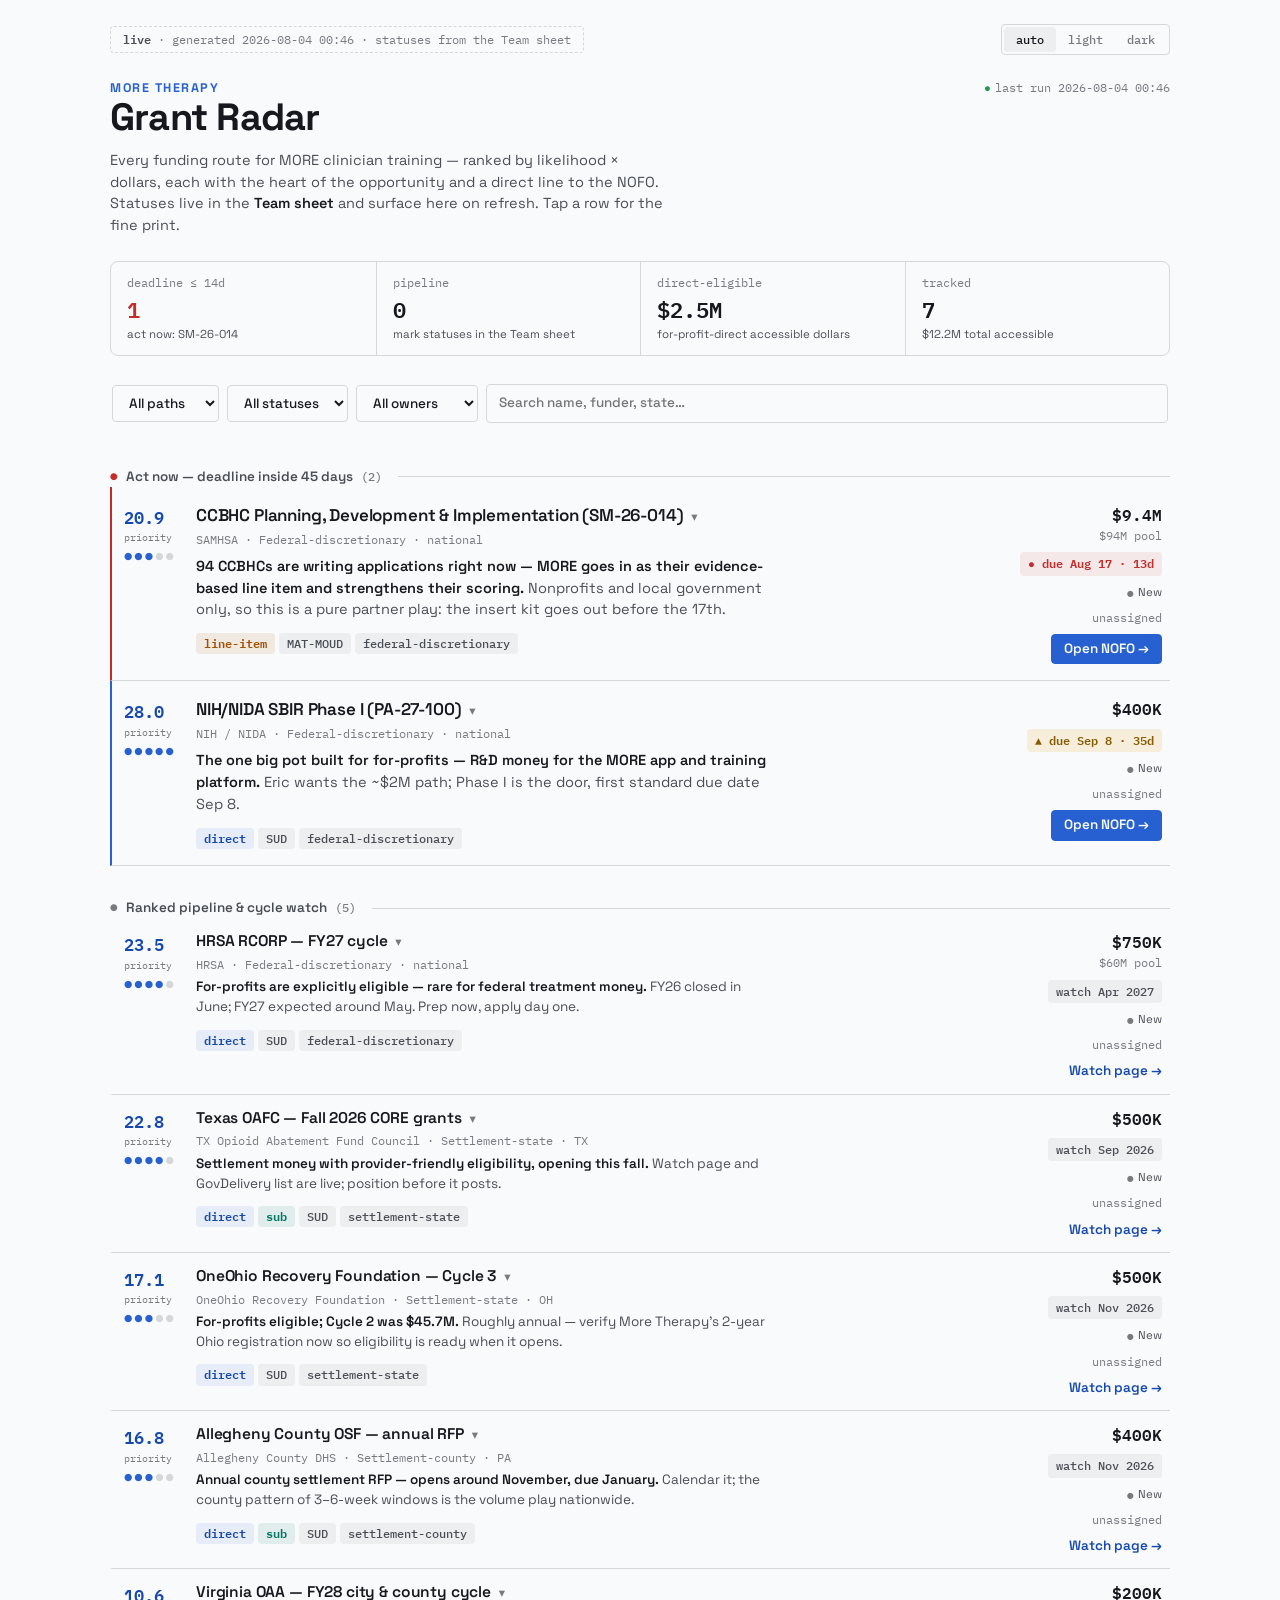
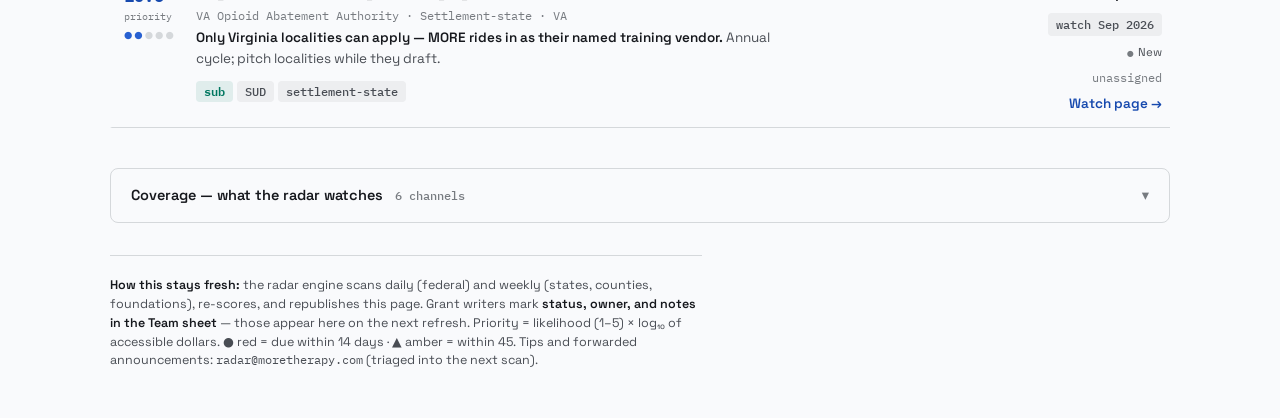
==== site/index.html @ 2a7eab3f "Scaffold: generator engine, seed data, sweep scripts, Sheet builder, Cobalt site" ====
<!DOCTYPE html>
<html lang="en">
<head>
<meta charset="UTF-8">
<meta name="viewport" content="width=device-width, initial-scale=1.0">
<meta name="description" content="MORE Grant Radar — every funding route for MORE clinician training, ranked by likelihood × dollars, with direct links to each NOFO.">
<meta name="robots" content="noindex, nofollow">
<title>MORE Grant Radar</title>
<link rel="icon" href="data:image/svg+xml,%3Csvg xmlns='http://www.w3.org/2000/svg' viewBox='0 0 32 32'%3E%3Ccircle cx='16' cy='16' r='13' fill='none' stroke='%233355cc' stroke-width='2.5'/%3E%3Ccircle cx='16' cy='16' r='6.5' fill='none' stroke='%233355cc' stroke-width='2' opacity='.45'/%3E%3Ccircle cx='21.5' cy='11' r='3.2' fill='%23c03b34'/%3E%3C/svg%3E">
<link rel="preconnect" href="https://fonts.googleapis.com">
<link rel="preconnect" href="https://fonts.gstatic.com" crossorigin>
<link href="https://fonts.googleapis.com/css2?family=Space+Grotesk:wght@400;500;600;700&family=IBM+Plex+Mono:wght@400;500;600&display=swap" rel="stylesheet">
<style>
/* Hallmark · macrostructure: Workbench ledger · tone: utilitarian · theme: Cobalt · anchor hue: cobalt 262 */
  :root {
    color-scheme: light;
    --color-paper: oklch(98.5% 0.003 250);
    --color-paper-2: oklch(96.5% 0.004 250);
    --color-paper-3: oklch(93.5% 0.006 250);
    --color-ink: oklch(21% 0.01 260);
    --color-ink-2: oklch(42% 0.012 260);
    --color-ink-3: oklch(58% 0.01 260);
    --color-rule: oklch(88% 0.005 250);
    --color-border: oklch(21% 0.01 260 / 0.12);
    --color-accent: oklch(52% 0.185 262);
    --color-accent-ink: oklch(44% 0.17 262);
    --color-accent-wash: oklch(52% 0.185 262 / 0.09);
    --color-accent-border: oklch(52% 0.185 262 / 0.35);
    --color-critical: oklch(54% 0.19 27);
    --color-critical-wash: oklch(54% 0.19 27 / 0.09);
    --color-warning-ink: oklch(50% 0.11 80);
    --color-warning-wash: oklch(80% 0.14 85 / 0.18);
    --color-good: oklch(60% 0.15 150);
    --color-line-item: oklch(52% 0.13 55);
    --color-line-item-wash: oklch(52% 0.13 55 / 0.10);
    --color-sub: oklch(50% 0.11 175);
    --color-sub-wash: oklch(50% 0.11 175 / 0.10);
    --color-muted-wash: oklch(21% 0.01 260 / 0.05);
    --color-focus: oklch(52% 0.185 262);
    --color-bar: oklch(98.5% 0.003 250 / 0.78);
    --color-edge-shadow: oklch(30% 0.01 260 / 0.10);
    --font-display: "Space Grotesk", system-ui, sans-serif;
    --font-mono: "IBM Plex Mono", ui-monospace, "SF Mono", monospace;
    --text-display: clamp(1.75rem, 3.6vw, 2.375rem);
    --text-xl: 1.0625rem; --text-lg: 0.96875rem; --text-md: 0.90625rem;
    --text-sm: 0.84375rem; --text-xs: 0.78125rem; --text-2xs: 0.71875rem;
    --space-1: 0.25rem; --space-2: 0.5rem; --space-3: 0.75rem; --space-4: 1rem;
    --space-5: 1.25rem; --space-6: 1.5rem; --space-8: 2rem; --space-10: 2.5rem; --space-12: 3rem;
    --ease-out: cubic-bezier(0.2, 0.8, 0.2, 1);
    --ease-in-out: cubic-bezier(0.45, 0, 0.15, 1);
    --dur-1: 120ms; --dur-2: 200ms; --dur-3: 320ms;
    --radius-1: 4px; --radius-2: 8px;
    --rule-1: 1px; --rule-2: 2px;
  }
  @media (prefers-color-scheme: dark) {
    :root:not([data-theme="light"]) {
      color-scheme: dark;
      --color-paper: oklch(18% 0.008 255);
      --color-paper-2: oklch(21.5% 0.009 255);
      --color-paper-3: oklch(26% 0.01 255);
      --color-ink: oklch(94% 0.005 250);
      --color-ink-2: oklch(76% 0.008 250);
      --color-ink-3: oklch(60% 0.008 250);
      --color-rule: oklch(30% 0.008 255);
      --color-border: oklch(94% 0.005 250 / 0.12);
      --color-accent: oklch(66% 0.16 262);
      --color-accent-ink: oklch(74% 0.13 262);
      --color-accent-wash: oklch(66% 0.16 262 / 0.14);
      --color-accent-border: oklch(66% 0.16 262 / 0.4);
      --color-critical: oklch(66% 0.17 27);
      --color-critical-wash: oklch(66% 0.17 27 / 0.14);
      --color-warning-ink: oklch(80% 0.13 85);
      --color-warning-wash: oklch(80% 0.14 85 / 0.12);
      --color-good: oklch(70% 0.15 150);
      --color-line-item: oklch(72% 0.12 55);
      --color-line-item-wash: oklch(72% 0.12 55 / 0.13);
      --color-sub: oklch(72% 0.11 175);
      --color-sub-wash: oklch(72% 0.11 175 / 0.13);
      --color-muted-wash: oklch(94% 0.005 250 / 0.06);
      --color-focus: oklch(70% 0.15 262);
      --color-bar: oklch(18% 0.008 255 / 0.72);
      --color-edge-shadow: oklch(5% 0 0 / 0.5);
    }
  }
  :root[data-theme="dark"] {
    color-scheme: dark;
    --color-paper: oklch(18% 0.008 255);
    --color-paper-2: oklch(21.5% 0.009 255);
    --color-paper-3: oklch(26% 0.01 255);
    --color-ink: oklch(94% 0.005 250);
    --color-ink-2: oklch(76% 0.008 250);
    --color-ink-3: oklch(60% 0.008 250);
    --color-rule: oklch(30% 0.008 255);
    --color-border: oklch(94% 0.005 250 / 0.12);
    --color-accent: oklch(66% 0.16 262);
    --color-accent-ink: oklch(74% 0.13 262);
    --color-accent-wash: oklch(66% 0.16 262 / 0.14);
    --color-accent-border: oklch(66% 0.16 262 / 0.4);
    --color-critical: oklch(66% 0.17 27);
    --color-critical-wash: oklch(66% 0.17 27 / 0.14);
    --color-warning-ink: oklch(80% 0.13 85);
    --color-warning-wash: oklch(80% 0.14 85 / 0.12);
    --color-good: oklch(70% 0.15 150);
    --color-line-item: oklch(72% 0.12 55);
    --color-line-item-wash: oklch(72% 0.12 55 / 0.13);
    --color-sub: oklch(72% 0.11 175);
    --color-sub-wash: oklch(72% 0.11 175 / 0.13);
    --color-muted-wash: oklch(94% 0.005 250 / 0.06);
    --color-focus: oklch(70% 0.15 262);
    --color-bar: oklch(18% 0.008 255 / 0.72);
    --color-edge-shadow: oklch(5% 0 0 / 0.5);
  }

  * { box-sizing: border-box; margin: 0; }
  html { scroll-behavior: smooth; font-size: 100%; overflow-x: clip; }
  body {
    font-family: var(--font-display);
    background: var(--color-paper); color: var(--color-ink);
    line-height: 1.5; font-size: var(--text-md);
    padding: var(--space-6) var(--space-5) var(--space-12);
    overflow-x: clip;
    transition: background var(--dur-3) var(--ease-in-out), color var(--dur-3) var(--ease-in-out);
  }
  .wrap { max-width: 1060px; margin: 0 auto; position: relative; }
  .mono { font-family: var(--font-mono); }

  .skip {
    position: absolute; left: -9999px; top: 0; z-index: 60;
    background: var(--color-paper); color: var(--color-accent-ink);
    padding: var(--space-2) var(--space-4);
    border-radius: var(--radius-1); border: var(--rule-1) solid var(--color-border);
    font-weight: 600; text-decoration: none;
  }
  .skip:focus-visible { left: 0; }

  .topline { display: flex; align-items: center; gap: var(--space-3); flex-wrap: wrap; margin-bottom: var(--space-6); }
  .buildbar {
    font-family: var(--font-mono); font-size: var(--text-2xs); color: var(--color-ink-3);
    border: var(--rule-1) dashed var(--color-rule); border-radius: var(--radius-1);
    padding: var(--space-1) var(--space-3);
    overflow-wrap: anywhere;
  }
  .buildbar b { color: var(--color-ink-2); font-weight: 600; }
  .theme { margin-left: auto; display: inline-flex; border: var(--rule-1) solid var(--color-rule); border-radius: var(--radius-1); padding: 2px; background: var(--color-paper); }
  .theme button {
    font: inherit; font-family: var(--font-mono); font-size: var(--text-2xs); font-weight: 500;
    color: var(--color-ink-3); background: none; border: none; border-radius: var(--radius-1);
    padding: var(--space-1) var(--space-3); cursor: pointer; white-space: nowrap;
    transition: color var(--dur-2) var(--ease-out), background var(--dur-2) var(--ease-out);
  }
  .theme button:active { transform: translateY(1px); }
  .theme button[aria-pressed="true"] { background: var(--color-muted-wash); color: var(--color-ink); }

  header.top { display: flex; align-items: baseline; gap: var(--space-4); flex-wrap: wrap; margin-bottom: var(--space-2); }
  .wordmark { font-size: var(--text-xs); letter-spacing: 0.12em; font-weight: 700; color: var(--color-accent); }
  h1 {
    font-size: var(--text-display); font-weight: 700; letter-spacing: -0.02em; line-height: 1.05;
    text-wrap: balance; overflow-wrap: anywhere; min-width: 0;
  }
  .stamp { font-family: var(--font-mono); font-size: var(--text-2xs); color: var(--color-ink-3); margin-left: auto; }
  .stamp .dot-live { color: var(--color-good); margin-right: var(--space-1); }
  .sub { color: var(--color-ink-2); font-size: var(--text-md); max-width: 62ch; text-wrap: pretty; margin: var(--space-3) 0 var(--space-6); }
  .sub b { font-weight: 600; color: var(--color-ink); }

  .strip {
    display: grid; grid-template-columns: repeat(4, minmax(0, 1fr));
    border: var(--rule-1) solid var(--color-rule); border-radius: var(--radius-2);
    margin-bottom: var(--space-4); background: var(--color-paper);
  }
  .strip .cell { padding: var(--space-3) var(--space-4); border-left: var(--rule-1) solid var(--color-rule); min-width: 0; }
  .strip .cell:first-child { border-left: none; }
  .strip .k { font-family: var(--font-mono); font-size: var(--text-2xs); color: var(--color-ink-3); }
  .strip .v { font-family: var(--font-mono); font-size: 1.375rem; font-weight: 600; margin-top: 2px; font-variant-numeric: tabular-nums; }
  .strip .cell.alert .v { color: var(--color-critical); }
  .strip .d { font-size: var(--text-2xs); color: var(--color-ink-2); text-wrap: pretty; }

  .filters {
    position: sticky; top: 0; z-index: 30;
    display: flex; flex-wrap: wrap; gap: var(--space-2); align-items: center;
    padding: var(--space-3) 2px; margin-bottom: var(--space-2);
    background: var(--color-bar);
    backdrop-filter: blur(14px) saturate(160%); -webkit-backdrop-filter: blur(14px) saturate(160%);
  }
  .filters::after {
    content: ""; position: absolute; left: 0; right: 0; bottom: -14px; height: 14px;
    background: linear-gradient(var(--color-edge-shadow), transparent);
    opacity: 0; transition: opacity var(--dur-2) var(--ease-out); pointer-events: none;
  }
  .filters.scrolled::after { opacity: 1; }
  .filters select, .filters input {
    font: inherit; font-size: var(--text-sm); font-weight: 500; color: var(--color-ink);
    background: var(--color-paper); border: var(--rule-1) solid var(--color-rule);
    border-radius: var(--radius-1); padding: var(--space-2) var(--space-3);
    transition: border-color var(--dur-2) var(--ease-out);
  }
  .filters input { flex: 1; min-width: 140px; }
  .filters :is(select, input):hover { border-color: var(--color-ink-3); }
  .filters select:active { transform: translateY(1px); }
  .filters :is(select, input):focus-visible { outline: var(--rule-2) solid var(--color-focus); outline-offset: 1px; border-color: transparent; }

  h2.band {
    display: flex; align-items: center; gap: var(--space-2);
    font-size: var(--text-sm); font-weight: 600; color: var(--color-ink-2);
    margin: var(--space-8) 0 0; white-space: nowrap;
  }
  h2.band::after { content: ""; flex: 1; height: var(--rule-1); background: var(--color-rule); margin-left: var(--space-2); }
  h2.band .mark { font-size: 9px; }
  h2.band .mark.red { color: var(--color-critical); }
  h2.band .mark.mut { color: var(--color-ink-3); }
  h2.band .count { font-family: var(--font-mono); font-size: var(--text-2xs); color: var(--color-ink-3); font-weight: 500; }

  article.row {
    display: grid; grid-template-columns: 56px minmax(0, 1fr) auto;
    gap: 0 var(--space-4); align-items: start;
    padding: var(--space-4) var(--space-2) var(--space-4) var(--space-3);
    border-bottom: var(--rule-1) solid var(--color-rule);
    border-left: var(--rule-2) solid transparent;
    cursor: pointer; position: relative;
    transition: background var(--dur-2) var(--ease-out), border-color var(--dur-2) var(--ease-out);
  }
  article.row:hover { background: var(--color-paper-2); }
  .act article.row { border-left-color: var(--color-accent); }
  .act article.row.hot { border-left-color: var(--color-critical); }
  .watch article.row:hover { border-left-color: var(--color-rule); }

  .score { text-align: left; padding-top: 2px; min-width: 0; }
  .score .n { font-family: var(--font-mono); font-size: var(--text-xl); font-weight: 600; color: var(--color-accent-ink); font-variant-numeric: tabular-nums; }
  .score .l { font-family: var(--font-mono); font-size: 0.625rem; color: var(--color-ink-3); }
  .dots { margin-top: var(--space-1); font-size: 0.6rem; letter-spacing: 2px; color: var(--color-accent); }
  .dots span.off { color: var(--color-rule); }

  .main { min-width: 0; }
  .name { font-size: var(--text-xl); font-weight: 600; letter-spacing: -0.01em; text-wrap: balance; overflow-wrap: anywhere; min-width: 0; }
  .funder { font-family: var(--font-mono); font-size: var(--text-2xs); color: var(--color-ink-3); margin-top: 2px; }
  .heart { font-size: var(--text-md); color: var(--color-ink-2); margin-top: var(--space-2); max-width: 64ch; text-wrap: pretty; }
  .heart b { font-weight: 600; color: var(--color-ink); }
  .tags { display: flex; flex-wrap: wrap; gap: var(--space-1); margin-top: var(--space-3); }
  .tag {
    font-family: var(--font-mono); font-size: var(--text-2xs); font-weight: 500;
    padding: 2px var(--space-2); border-radius: var(--radius-1);
    background: var(--color-muted-wash); color: var(--color-ink-2);
  }
  .tag.path-direct { background: var(--color-accent-wash); color: var(--color-accent-ink); font-weight: 600; }
  .tag.path-line { background: var(--color-line-item-wash); color: var(--color-line-item); font-weight: 600; }
  .tag.path-sub { background: var(--color-sub-wash); color: var(--color-sub); font-weight: 600; }

  .right { text-align: right; min-width: 150px; display: flex; flex-direction: column; align-items: flex-end; gap: var(--space-2); }
  .money { font-family: var(--font-mono); font-size: var(--text-lg); font-weight: 600; font-variant-numeric: tabular-nums; }
  .money small { display: block; font-family: var(--font-mono); font-size: var(--text-2xs); color: var(--color-ink-3); font-weight: 400; margin-top: 1px; }
  .due { font-family: var(--font-mono); font-size: var(--text-2xs); padding: 3px var(--space-2); border-radius: var(--radius-1); font-weight: 600; white-space: nowrap; }
  .due.critical { background: var(--color-critical-wash); color: var(--color-critical); }
  .due.warning { background: var(--color-warning-wash); color: var(--color-warning-ink); }
  .due.quiet { background: var(--color-muted-wash); color: var(--color-ink-2); font-weight: 500; }
  .status { font-size: var(--text-2xs); color: var(--color-ink-2); }
  .status::before { content: "●"; margin-right: var(--space-1); font-size: 8px; color: var(--color-ink-3); }
  .status.live::before { color: var(--color-good); }
  .status.pursuing::before { color: var(--color-accent); }
  .owner { font-family: var(--font-mono); font-size: var(--text-2xs); color: var(--color-ink-3); }
  .owner::before { content: "owner · "; }
  .owner.none::before { content: ""; }
  .nofo {
    display: inline-block; font-size: var(--text-sm); font-weight: 600; text-decoration: none;
    color: var(--color-paper); background: var(--color-accent);
    border: var(--rule-1) solid var(--color-accent);
    border-radius: var(--radius-1); padding: var(--space-1) var(--space-3);
    white-space: nowrap;
    transition: background var(--dur-2) var(--ease-out);
  }
  .nofo:hover { background: var(--color-accent-ink); border-color: var(--color-accent-ink); }
  .nofo:active { transform: translateY(1px); }
  .nofo:focus-visible, .skip:focus-visible, .empty button:focus-visible, .chev:focus-visible,
  .theme button:focus-visible, .cal:focus-visible, .coverage summary:focus-visible {
    outline: var(--rule-2) solid var(--color-focus); outline-offset: 2px;
  }
  a.watchlink { font-size: var(--text-sm); font-weight: 600; color: var(--color-accent-ink); text-decoration: none; white-space: nowrap; }
  a.watchlink:hover { text-decoration: underline; }

  .chev {
    font: inherit; background: none; border: none; cursor: pointer; padding: 2px var(--space-1);
    color: var(--color-ink-3); font-size: var(--text-xs); border-radius: var(--radius-1);
    transition: transform var(--dur-3) var(--ease-out), color var(--dur-2) var(--ease-out);
  }
  .chev:hover { color: var(--color-ink); }
  article.row.open .chev { transform: rotate(180deg); }
  .details { grid-column: 1 / -1; display: grid; grid-template-rows: 0fr; transition: grid-template-rows var(--dur-3) var(--ease-out); }
  article.row.open .details { grid-template-rows: 1fr; }
  .details-inner { overflow: hidden; min-height: 0; }
  .details-body {
    margin-top: var(--space-4); padding: var(--space-3) 0 var(--space-1);
    border-top: var(--rule-1) solid var(--color-rule);
    display: grid; grid-template-columns: repeat(auto-fit, minmax(min(220px, 100%), 1fr));
    gap: var(--space-3) var(--space-6);
    font-size: var(--text-sm); color: var(--color-ink-2);
  }
  .details-body h4 { font-family: var(--font-mono); font-size: 0.65rem; font-weight: 600; color: var(--color-ink-3); letter-spacing: 0.05em; text-transform: uppercase; margin-bottom: 3px; }
  .details-body p { text-wrap: pretty; overflow-wrap: anywhere; }
  .details-body b { color: var(--color-ink); font-weight: 600; }
  .actions { grid-column: 1 / -1; display: flex; flex-wrap: wrap; gap: var(--space-2); align-items: center; }
  .cal {
    font: inherit; font-size: var(--text-xs); font-weight: 600; color: var(--color-ink-2);
    background: none; border: var(--rule-1) solid var(--color-rule); border-radius: var(--radius-1);
    padding: var(--space-1) var(--space-3); cursor: pointer; white-space: nowrap;
    transition: border-color var(--dur-2) var(--ease-out), color var(--dur-2) var(--ease-out);
  }
  .cal:hover { border-color: var(--color-ink-3); color: var(--color-ink); }
  .cal:active { transform: translateY(1px); }
  .cal[data-state="done"] { color: var(--color-good); border-color: var(--color-good); }
  .kitbtn {
    font-family: var(--font-mono); font-size: var(--text-2xs); font-weight: 600; color: var(--color-line-item);
    background: var(--color-line-item-wash); border-radius: var(--radius-1); padding: var(--space-1) var(--space-2);
    white-space: nowrap; text-decoration: none; display: inline-block;
  }
  .kitbtn.soon { opacity: 0.62; }
  .kitbtn.soon::after { content: " · lands build week"; font-weight: 400; color: var(--color-ink-3); }
  .remind { font-family: var(--font-mono); font-size: var(--text-2xs); color: var(--color-ink-3); }
  .verif { grid-column: 1 / -1; font-family: var(--font-mono); font-size: var(--text-2xs); color: var(--color-ink-3); }
  .verif b { color: var(--color-good); font-weight: 600; }
  .verif.stale b { color: var(--color-warning-ink); }

  .watch .name { font-size: var(--text-lg); }
  .watch .heart { font-size: var(--text-sm); margin-top: var(--space-1); }
  .watch article.row { padding-top: var(--space-3); padding-bottom: var(--space-3); }

  .empty {
    display: none; text-align: center; padding: var(--space-10) var(--space-5); color: var(--color-ink-2);
    border: var(--rule-1) dashed var(--color-rule); border-radius: var(--radius-2); margin-top: var(--space-4);
  }
  .empty.show { display: block; }
  .empty p { margin-bottom: var(--space-3); }
  .empty button {
    font: inherit; font-weight: 600; color: var(--color-accent-ink); background: var(--color-accent-wash);
    border: none; border-radius: var(--radius-1); padding: var(--space-2) var(--space-4); cursor: pointer;
  }
  .empty button:active { transform: translateY(1px); }

  .coverage { margin-top: var(--space-10); border: var(--rule-1) solid var(--color-rule); border-radius: var(--radius-2); background: var(--color-paper); }
  .coverage summary {
    cursor: pointer; list-style: none; padding: var(--space-4) var(--space-5);
    font-size: var(--text-md); font-weight: 600; color: var(--color-ink);
    display: flex; align-items: baseline; gap: var(--space-3); flex-wrap: wrap;
  }
  .coverage summary::-webkit-details-marker { display: none; }
  .coverage summary .count { font-family: var(--font-mono); font-size: var(--text-2xs); color: var(--color-ink-3); font-weight: 500; }
  .coverage summary::after { content: "▾"; margin-left: auto; color: var(--color-ink-3); transition: transform var(--dur-3) var(--ease-out); }
  .coverage[open] summary::after { transform: rotate(180deg); }
  .cov-grid {
    display: grid; grid-template-columns: repeat(auto-fit, minmax(min(230px, 100%), 1fr));
    gap: var(--space-4) var(--space-6);
    padding: var(--space-1) var(--space-5) var(--space-5);
    font-size: var(--text-sm); color: var(--color-ink-2);
  }
  .cov-grid h4 { font-family: var(--font-mono); font-size: 0.65rem; font-weight: 600; color: var(--color-ink-3); letter-spacing: 0.05em; text-transform: uppercase; margin-bottom: 3px; }
  .cov-grid p { overflow-wrap: anywhere; }
  .cov-stamp { font-family: var(--font-mono); font-size: var(--text-2xs); color: var(--color-ink-3); margin-top: var(--space-1); }
  .cov-stamp.gap { color: var(--color-warning-ink); font-weight: 500; }

  footer {
    margin-top: var(--space-8); border-top: var(--rule-1) solid var(--color-rule);
    padding-top: var(--space-5); font-size: var(--text-xs); color: var(--color-ink-2);
    max-width: 74ch; text-wrap: pretty;
  }
  footer b { color: var(--color-ink); font-weight: 600; }
  footer .mono { font-size: var(--text-2xs); }

  @media (max-width: 900px) {
    .strip { grid-template-columns: repeat(2, minmax(0, 1fr)); }
    .strip .cell:nth-child(3) { border-left: none; }
    .strip .cell:nth-child(n+3) { border-top: var(--rule-1) solid var(--color-rule); }
  }
  @media (max-width: 660px) {
    article.row { grid-template-columns: minmax(0, 1fr); gap: var(--space-2) var(--space-4); padding-left: var(--space-3); }
    .score { display: flex; gap: var(--space-3); align-items: baseline; }
    .dots { margin-top: 0; }
    .right { align-items: flex-start; text-align: left; }
    .filters { position: static; }
    .stamp { margin-left: 0; width: 100%; }
    h2.band { white-space: normal; }
  }
  @media (max-width: 420px) {
    .strip { grid-template-columns: minmax(0, 1fr); }
    .strip .cell { border-left: none; border-top: var(--rule-1) solid var(--color-rule); }
    .strip .cell:first-child { border-top: none; }
  }

  @media (prefers-reduced-motion: reduce) {
    html { scroll-behavior: auto; }
    .details, .chev, .coverage summary::after { transition: none; }
    article.row.open .chev { transform: rotate(180deg); }
    body { transition: none; }
  }
  @media (prefers-reduced-transparency: reduce) {
    .filters { background: var(--color-paper); backdrop-filter: none; -webkit-backdrop-filter: none; }
  }
  @media (prefers-contrast: more) {
    .strip, .coverage { border-color: var(--color-ink-3); }
    article.row { border-bottom-color: var(--color-ink-3); }
    .filters { background: var(--color-paper); backdrop-filter: none; -webkit-backdrop-filter: none; }
    .tag { border: var(--rule-1) solid currentColor; }
  }
</style>
</head>
<body>
<div class="wrap">
  <a class="skip" href="#pipeline">Skip to opportunities</a>

  <div class="topline">
    <p class="buildbar"><b>live</b> · generated 2026-08-04 00:46 · statuses from the Team sheet</p>
    <div class="theme" role="group" aria-label="Color theme">
      <button type="button" data-set="" aria-pressed="true">auto</button>
      <button type="button" data-set="light" aria-pressed="false">light</button>
      <button type="button" data-set="dark" aria-pressed="false">dark</button>
    </div>
  </div>

  <header class="top">
    <div>
      <div class="wordmark">MORE THERAPY</div>
      <h1>Grant Radar</h1>
    </div>
    <p class="stamp"><span class="dot-live" aria-hidden="true">●</span>last run 2026-08-04 00:46</p>
  </header>
  <p class="sub">Every funding route for MORE clinician training — ranked by likelihood × dollars, each with the heart of the opportunity and a direct line to the NOFO. Statuses live in the <b>Team sheet</b> and surface here on refresh. Tap a row for the fine print.</p>

  <section class="strip" aria-label="Summary" id="strip"></section>

  <nav class="filters" id="filters" aria-label="Filters">
    <select id="fPath" aria-label="Filter by path"><option value="">All paths</option><option>Direct</option><option>Line-item</option><option>Sub</option><option>Grant</option></select>
    <select id="fStatus" aria-label="Filter by status"><option value="">All statuses</option></select>
    <select id="fOwner" aria-label="Filter by owner"><option value="">All owners</option></select>
    <input id="fSearch" type="search" placeholder="Search name, funder, state…" aria-label="Search opportunities">
  </nav>

  <main id="pipeline">
    <div class="act" id="bandAct" hidden>
      <h2 class="band"><span class="mark red" aria-hidden="true">●</span> Act now — deadline inside 45 days <span class="count" id="countAct"></span></h2>
      <div id="rowsAct"></div>
    </div>
    <div class="watch" id="bandWatch" hidden>
      <h2 class="band"><span class="mark mut" aria-hidden="true">●</span> Ranked pipeline &amp; cycle watch <span class="count" id="countWatch"></span></h2>
      <div id="rowsWatch"></div>
    </div>

    <div class="empty" id="empty">
      <p>No opportunities match these filters.</p>
      <button id="reset" type="button">Clear filters</button>
    </div>

    <details class="coverage" id="coverage">
      <summary>Coverage — what the radar watches <span class="count" id="covCount"></span></summary>
      <div class="cov-grid" id="covGrid"></div>
    </details>
  </main>

  <footer>
    <b>How this stays fresh:</b> the radar engine scans daily (federal) and weekly (states, counties, foundations), re-scores, and republishes this page. Grant writers mark <b>status, owner, and notes in the Team sheet</b> — those appear here on the next refresh. Priority = likelihood (1–5) × log₁₀ of accessible dollars. ● red = due within 14 days · ▲ amber = within 45. Tips and forwarded announcements: <span class="mono">radar@moretherapy.com</span> (triaged into the next scan).
  </footer>
</div>

<script>
const RADAR = {"today": "2026-08-04", "rows": [{"grant_id": "sm-26-014", "aliases": ["SM-26-014"], "name": "CCBHC Planning, Development & Implementation (SM-26-014)", "funder": "SAMHSA", "program": "Certified Community Behavioral Health Clinics PDI", "channel": "Federal-discretionary", "state": "US", "path": "Line-item", "forprofit_direct": "N", "category": "MAT-MOUD", "accessible_usd": 9400000, "pool_usd": 94000000, "deadline": "2026-08-17", "cycle_watch": null, "likelihood": 3, "heart": "94 CCBHCs are writing applications right now — MORE goes in as their evidence-based line item and strengthens their scoring. Nonprofits and local government only, so this is a pure partner play: the insert kit goes out before the 17th.", "eligibility": "Community-based behavioral health nonprofits; local-government behavioral health authorities; IHS / tribal / Urban Indian organizations. For-profits cannot apply.", "nofo_url": "https://www.samhsa.gov/grants/grant-announcements/sm-26-014", "source_url": "https://www.grants.gov/search-results-detail/360977", "portal": "Grants.gov (partners apply; MORE rides as line item)", "accounts_needed": "Partner needs SAM/UEI + Grants.gov", "match_required": null, "page_limit": null, "attachments": null, "scoring_map": "MORE evidence (59% dropout reduction, ~3x CBT) strengthens the evidence-based-practices section of a CCBHC application", "effort_hrs": 20, "kit_type": "line-item-kit", "kit_url": null, "last_verified": "2026-08-04", "next_check": "2026-08-05", "found_date": "2026-08-01", "notes": "Insert-kit campaign to CCBHC applicants + state associations before 8/17 — campaign go/no-go is open decision #5.", "priority": 20.9, "status": "New", "owner": "", "next_action": ""}, {"grant_id": "pa-27-100", "aliases": ["PA-27-100"], "name": "NIH/NIDA SBIR Phase I (PA-27-100)", "funder": "NIH / NIDA", "program": "Parent SBIR (R43/R44) Clinical Trial Optional", "channel": "Federal-discretionary", "state": "US", "path": "Direct", "forprofit_direct": "Y", "category": "SUD", "accessible_usd": 400000, "pool_usd": null, "deadline": "2026-09-08", "cycle_watch": null, "likelihood": 5, "heart": "The one big pot built for for-profits — R&D money for the MORE app and training platform. Eric wants the ~$2M path; Phase I is the door, first standard due date Sep 8.", "eligibility": "US for-profit small business, ≤500 employees, majority US-owned — More Therapy qualifies as-is.", "nofo_url": "https://simpler.grants.gov/opportunity/d1ba49e5-3684-4420-849a-ab2330ec493e", "source_url": "https://www.grants.gov/search-results-detail/359671", "portal": "Grants.gov / NIH ASSIST", "accounts_needed": "SAM/UEI + eRA Commons — register now, takes weeks", "match_required": "None", "page_limit": null, "attachments": null, "scoring_map": "NIDA caps: Phase I $400K / Phase II $3M. Cycle recurs Jan 5 / Apr 5; parent open through 2027-04-05.", "effort_hrs": 120, "kit_type": "direct-template", "kit_url": null, "last_verified": "2026-08-04", "next_check": "2026-08-05", "found_date": "2026-08-01", "notes": "Dr. Garland owns. Phase I outline this week.", "priority": 28.0, "status": "New", "owner": "", "next_action": ""}, {"grant_id": "hrsa-rcorp-fy27", "aliases": ["93.912"], "name": "HRSA RCORP — FY27 cycle", "funder": "HRSA", "program": "Rural Communities Opioid Response Program", "channel": "Federal-discretionary", "state": "US", "path": "Direct", "forprofit_direct": "Y", "category": "SUD", "accessible_usd": 750000, "pool_usd": 60000000, "deadline": null, "cycle_watch": "2027-04-01", "likelihood": 4, "heart": "For-profits are explicitly eligible — rare for federal treatment money. FY26 closed in June; FY27 expected around May. Prep now, apply day one.", "eligibility": "For-profits explicitly eligible; rural service area required.", "nofo_url": "https://simpler.grants.gov/opportunity/e779b908-4f8c-48ce-9485-1345475cdbaf", "source_url": "https://www.hrsa.gov/rural-health/grants/rural-communities-opioid-response", "portal": "Grants.gov", "accounts_needed": "SAM/UEI + Grants.gov", "match_required": null, "page_limit": null, "attachments": null, "scoring_map": "FY26 shape: Planning $100K × 40 · Impact $60M ~80 awards $750K min", "effort_hrs": 60, "kit_type": "direct-template", "kit_url": null, "last_verified": "2026-08-01", "next_check": "2026-08-11", "found_date": "2026-08-01", "notes": "Draft the rural partner map now (MAT/MOUD sites in rural counties) so the FY27 application starts day one.", "priority": 23.5, "status": "New", "owner": "", "next_action": ""}, {"grant_id": "tx-oafc-core-2026f", "aliases": [], "name": "Texas OAFC — Fall 2026 CORE grants", "funder": "TX Opioid Abatement Fund Council", "program": "CORE grant cycle", "channel": "Settlement-state", "state": "TX", "path": "Direct/Sub", "forprofit_direct": "Y", "category": "SUD", "accessible_usd": 500000, "pool_usd": null, "deadline": null, "cycle_watch": "2026-09-15", "likelihood": 4, "heart": "Settlement money with provider-friendly eligibility, opening this fall. Watch page and GovDelivery list are live; position before it posts.", "eligibility": "Provider-friendly; applications via the Texas Opioid Grant Management System.", "nofo_url": null, "source_url": "https://comptroller.texas.gov/programs/opioid-council/grants/grant-opp.php", "portal": "Texas OGMS", "accounts_needed": "TX OGMS account; TX SmartBuy/CMBL ($70/yr) for vendor path", "match_required": null, "page_limit": null, "attachments": null, "scoring_map": null, "effort_hrs": 40, "kit_type": "direct-template", "kit_url": null, "last_verified": "2026-08-01", "next_check": "2026-08-11", "found_date": "2026-08-01", "notes": "Join Comptroller GovDelivery list (L0 pass); pre-draft the TX provider pitch.", "priority": 22.8, "status": "New", "owner": "", "next_action": ""}, {"grant_id": "oneohio-c3", "aliases": [], "name": "OneOhio Recovery Foundation — Cycle 3", "funder": "OneOhio Recovery Foundation", "program": "Regional grant cycle 3", "channel": "Settlement-state", "state": "OH", "path": "Direct", "forprofit_direct": "Y", "category": "SUD", "accessible_usd": 500000, "pool_usd": null, "deadline": null, "cycle_watch": "2026-11-15", "likelihood": 3, "heart": "For-profits eligible; Cycle 2 was $45.7M. Roughly annual — verify More Therapy's 2-year Ohio registration now so eligibility is ready when it opens.", "eligibility": "For-profits eligible IF 2+ consecutive years registered with the Ohio Secretary of State — verify More Therapy's status (open decision #6) or line up an Ohio partner.", "nofo_url": null, "source_url": "https://www.oneohiofoundation.com/grants", "portal": "OneOhio application portal", "accounts_needed": "Ohio SoS registration 2+ yrs", "match_required": null, "page_limit": null, "attachments": null, "scoring_map": "Cycle 2 pattern: RFP Dec 10 → inquiry Jan 14–Feb 11 → awards mid-year", "effort_hrs": 40, "kit_type": "direct-template", "kit_url": null, "last_verified": "2026-08-01", "next_check": "2026-08-11", "found_date": "2026-08-01", "notes": null, "priority": 17.1, "status": "New", "owner": "", "next_action": ""}, {"grant_id": "allegheny-osf-2026", "aliases": [], "name": "Allegheny County OSF — annual RFP", "funder": "Allegheny County DHS", "program": "Opioid Settlement Fund RFP", "channel": "Settlement-county", "state": "PA", "path": "Direct/Sub", "forprofit_direct": "Y", "category": "SUD", "accessible_usd": 400000, "pool_usd": null, "deadline": null, "cycle_watch": "2026-11-15", "likelihood": 3, "heart": "Annual county settlement RFP — opens around November, due January. Calendar it; the county pattern of 3–6-week windows is the volume play nationwide.", "eligibility": "County RFP via Bonfire; historically opens ~third week of November, due January.", "nofo_url": null, "source_url": "https://solicitations.alleghenycounty.us/", "portal": "Bonfire", "accounts_needed": "Bonfire vendor account (free)", "match_required": null, "page_limit": null, "attachments": null, "scoring_map": null, "effort_hrs": 30, "kit_type": "direct-template", "kit_url": null, "last_verified": "2026-08-01", "next_check": "2026-08-11", "found_date": "2026-08-01", "notes": "Template for the national county sweep — the weekly scan hunts for RFPs shaped like this in every settlement-funded county.", "priority": 16.8, "status": "New", "owner": "", "next_action": ""}, {"grant_id": "va-oaa-fy28", "aliases": [], "name": "Virginia OAA — FY28 city & county cycle", "funder": "VA Opioid Abatement Authority", "program": "City & county grants", "channel": "Settlement-state", "state": "VA", "path": "Sub", "forprofit_direct": "N", "category": "SUD", "accessible_usd": 200000, "pool_usd": null, "deadline": null, "cycle_watch": "2026-09-01", "likelihood": 2, "heart": "Only Virginia localities can apply — MORE rides in as their named training vendor. Annual cycle; pitch localities while they draft.", "eligibility": "VA cities/counties apply on an annual cycle (roughly Aug–Mar windows); vendors are named inside locality applications.", "nofo_url": null, "source_url": "https://www.oaa.virginia.gov/portal-grants/", "portal": "VA OAA portal (localities); eVA vendor registration (free) for MORE", "accounts_needed": "Virginia eVA (free)", "match_required": null, "page_limit": null, "attachments": null, "scoring_map": null, "effort_hrs": 20, "kit_type": "letter-of-support", "kit_url": null, "last_verified": "2026-08-01", "next_check": "2026-08-11", "found_date": "2026-08-01", "notes": "Identify 3–5 VA localities with unspent abatement funds and offer the insert kit while they draft.", "priority": 10.6, "status": "New", "owner": "", "next_action": ""}], "coverage": [{"channel": "Federal", "cadence": "daily", "what": "simpler.grants.gov new postings · SAMHSA dashboard + forecasts · HHS newsroom · Search2 API", "stamp": "last scan 2026-08-04"}, {"channel": "Settlement states", "cadence": "weekly", "what": "OneOhio · TX OAFC · VA OAA · CA opioid response · NY OASAS · OpioidSettlementTracker", "stamp": "last scan 2026-08-04"}, {"channel": "Counties & cities", "cadence": "weekly", "what": "Open-web sweep for settlement RFPs (the 3–6-week windows)", "stamp": "last scan 2026-08-04"}, {"channel": "Foundations", "cadence": "weekly", "what": "FORE + health-foundation RFP pages", "stamp": "last scan 2026-08-04"}, {"channel": "State pass-through", "cadence": "building", "what": "SOR/SUBG sub-RFPs via each state's behavioral-health agency (CA DHCS, NY OASAS, OH MHAS…)", "stamp": "agency directory: 16 states mapped, building toward 50", "gap": true}, {"channel": "Winners feed", "cadence": "monthly", "what": "New SOR + RCORP awardees via USASpending → warm pitches via the contact pipeline", "stamp": "next pull 2026-09-01"}]};

(function () {
  'use strict';
  const $ = id => document.getElementById(id);
  const esc = s => String(s == null ? '' : s)
    .replace(/&/g, '&amp;').replace(/</g, '&lt;').replace(/>/g, '&gt;').replace(/"/g, '&quot;');

  const TODAY = new Date(RADAR.today + 'T12:00:00');
  const MONTHS = ['Jan','Feb','Mar','Apr','May','Jun','Jul','Aug','Sep','Oct','Nov','Dec'];

  function money(n) {
    if (n == null || isNaN(n)) return null;
    if (n >= 1e9) return '$' + (n / 1e9).toFixed(n % 1e9 ? 1 : 0).replace(/\.0$/, '') + 'B';
    if (n >= 1e6) return '$' + (n / 1e6).toFixed(n % 1e6 ? 1 : 0).replace(/\.0$/, '') + 'M';
    if (n >= 1e3) return '$' + Math.round(n / 1e3) + 'K';
    return '$' + n;
  }
  function fmtDate(iso) {
    if (!iso) return null;
    const d = new Date(iso + 'T12:00:00');
    return MONTHS[d.getMonth()] + ' ' + d.getDate();
  }
  function fmtMonth(iso) {
    if (!iso) return null;
    const d = new Date(iso + 'T12:00:00');
    return MONTHS[d.getMonth()] + ' ' + d.getFullYear();
  }
  function runway(r) {
    if (!r.deadline) return null;
    return Math.round((new Date(r.deadline + 'T12:00:00') - TODAY) / 86400000);
  }

  function pathTags(path) {
    return (path || '').split('/').map(p => {
      const t = p.trim();
      const cls = t === 'Direct' ? 'path-direct' : t === 'Line-item' ? 'path-line' : t === 'Sub' ? 'path-sub' : '';
      return '<span class="tag ' + cls + '">' + esc(t.toLowerCase()) + '</span>';
    }).join('');
  }

  function dueChip(r) {
    const d = runway(r);
    if (d != null && d <= 14) return '<div class="due critical">● due ' + fmtDate(r.deadline) + ' · ' + d + 'd</div>';
    if (d != null && d <= 45) return '<div class="due warning">▲ due ' + fmtDate(r.deadline) + ' · ' + d + 'd</div>';
    if (d != null) return '<div class="due quiet">due ' + fmtDate(r.deadline) + ', ' + r.deadline.slice(0, 4) + '</div>';
    if (r.cycle_watch) return '<div class="due quiet">watch ' + fmtMonth(r.cycle_watch) + '</div>';
    return '<div class="due quiet">cycle TBD</div>';
  }

  function moneyBlock(r) {
    const acc = money(r.accessible_usd), pool = money(r.pool_usd);
    const big = acc || pool || 'TBD';
    let small = '';
    if (acc && pool && acc !== pool) small = pool + ' pool';
    else if (!acc && !pool) small = 'sizing pending';
    return '<div class="money">' + big + (small ? '<small>' + esc(small) + '</small>' : '') + '</div>';
  }

  function statusBlock(r) {
    const s = r.status || 'New';
    const cls = /campaign/i.test(s) ? ' live' : /^pursuing|^submitted/i.test(s) ? ' pursuing' : '';
    const owner = r.owner
      ? '<div class="owner">' + esc(r.owner) + '</div>'
      : '<div class="owner none">unassigned</div>';
    return '<div class="status' + cls + '">' + esc(s) + '</div>' + owner;
  }

  function detailCell(title, html) {
    return html ? '<div><h4>' + title + '</h4><p>' + html + '</p></div>' : '';
  }

  function fitBrief(r) {
    const bits = [];
    if (r.portal) bits.push('<b>Portal:</b> ' + esc(r.portal));
    if (r.accounts_needed) bits.push('<b>Accounts:</b> ' + esc(r.accounts_needed));
    if (r.match_required) bits.push('<b>Match:</b> ' + esc(r.match_required));
    if (r.page_limit) bits.push('<b>Pages:</b> ' + esc(r.page_limit));
    if (r.attachments) bits.push('<b>Attachments:</b> ' + esc(r.attachments));
    return bits.join(' · ');
  }

  function rowHTML(r, band) {
    const like = Math.max(1, Math.min(5, Math.round(r.likelihood || 1)));
    const dots = '●'.repeat(like) + (like < 5 ? '<span class="off">' + '●'.repeat(5 - like) + '</span>' : '');
    const d = runway(r);
    const hot = band === 'act' && d != null && d <= 14 ? ' hot' : '';
    const link = band === 'act'
      ? '<a class="nofo" href="' + esc(r.nofo_url || r.source_url) + '" target="_blank" rel="noopener">Open NOFO →</a>'
      : '<a class="watchlink" href="' + esc(r.nofo_url || r.source_url) + '" target="_blank" rel="noopener">' + (r.deadline ? 'Open NOFO →' : 'Watch page →') + '</a>';
    const calBtn = r.deadline
      ? '<button type="button" class="cal" data-date="' + r.deadline.replace(/-/g, '') + '" data-title="' + esc(r.name) + ' due — MORE Grant Radar">Add to calendar</button>'
      : (r.cycle_watch ? '<span class="remind">engine reminder · re-check ' + fmtMonth(r.cycle_watch) + '</span>' : '');
    const kit = r.kit_url
      ? '<a class="kitbtn" href="' + esc(r.kit_url) + '" target="_blank" rel="noopener">' + esc(r.kit_type || 'insert kit') + '</a>'
      : (r.kit_type ? '<span class="kitbtn soon">' + esc(r.kit_type) + '</span>' : '');
    const staleDays = r.last_verified ? Math.round((TODAY - new Date(r.last_verified + 'T12:00:00')) / 86400000) : null;
    const stale = staleDays == null || staleDays > 7;
    const verif = '<p class="verif' + (stale ? ' stale' : '') + '"><b>' + (stale ? '⚠' : '✓') + '</b> verified against the primary source · ' + esc(r.last_verified || 'pending') + (r.next_check ? ' · next check ' + esc(r.next_check) : '') + '</p>';

    const searchText = [r.grant_id, r.name, r.funder, r.program, r.state, r.channel, r.category].join(' ').toLowerCase();

    return '<article class="row' + hot + '" data-path="' + esc(r.path || '') + '" data-status="' + esc(r.status || 'New') + '" data-owner="' + esc(r.owner || '') + '" data-text="' + esc(searchText) + '">' +
      '<div class="score"><div><div class="n">' + (r.priority != null ? r.priority.toFixed(1) : '—') + '</div><div class="l">priority</div></div>' +
      '<div class="dots" role="img" aria-label="Likelihood ' + like + ' of 5">' + dots + '</div></div>' +
      '<div class="main">' +
        '<h3 class="name">' + esc(r.name) + ' <button class="chev" aria-expanded="false" aria-label="Show details">▾</button></h3>' +
        '<p class="funder">' + esc([r.funder, r.channel, r.state === 'US' ? 'national' : r.state].filter(Boolean).join(' · ')) + '</p>' +
        '<p class="heart">' + heartHTML(r.heart) + '</p>' +
        '<div class="tags">' + pathTags(r.path) + (r.category ? '<span class="tag">' + esc(r.category) + '</span>' : '') + (r.channel ? '<span class="tag">' + esc(r.channel.toLowerCase()) + '</span>' : '') + '</div>' +
      '</div>' +
      '<div class="right">' + moneyBlock(r) + dueChip(r) + statusBlock(r) + link + '</div>' +
      '<div class="details"><div class="details-inner"><div class="details-body">' +
        detailCell('Eligibility', r.eligibility ? esc(r.eligibility) : null) +
        detailCell('Next action', r.next_action ? esc(r.next_action) : (r.notes ? esc(r.notes) : null)) +
        detailCell('Fine print', fitBrief(r)) +
        detailCell('Scoring fit', r.scoring_map ? esc(r.scoring_map) : null) +
        '<div class="actions">' + calBtn + kit + '</div>' + verif +
      '</div></div></div>' +
    '</article>';
  }

  function heartHTML(h) {
    if (!h) return '';
    const i = h.indexOf('. ');
    if (i > 0 && i < h.length - 4) return '<b>' + esc(h.slice(0, i + 1)) + '</b> ' + esc(h.slice(i + 2));
    return '<b>' + esc(h) + '</b>';
  }

  // Partition + render
  const act = [], watchRows = [];
  RADAR.rows.forEach(r => {
    const d = runway(r);
    (d != null && d >= 0 && d <= 45 ? act : watchRows).push(r);
  });
  act.sort((a, b) => (a.deadline || '').localeCompare(b.deadline || ''));
  watchRows.sort((a, b) => (b.priority || 0) - (a.priority || 0));

  if (act.length) { $('bandAct').hidden = false; $('rowsAct').innerHTML = act.map(r => rowHTML(r, 'act')).join(''); $('countAct').textContent = '(' + act.length + ')'; }
  if (watchRows.length) { $('bandWatch').hidden = false; $('rowsWatch').innerHTML = watchRows.map(r => rowHTML(r, 'watch')).join(''); $('countWatch').textContent = '(' + watchRows.length + ')'; }

  // Stat strip
  const hot14 = RADAR.rows.filter(r => { const d = runway(r); return d != null && d >= 0 && d <= 14; });
  const pursuing = RADAR.rows.filter(r => /^pursuing|^submitted|campaign/i.test(r.status || ''));
  const pursuingSum = pursuing.reduce((s, r) => s + (r.accessible_usd || 0), 0);
  const directOpen = RADAR.rows.filter(r => r.forprofit_direct === 'Y').reduce((s, r) => s + (r.accessible_usd || 0), 0);
  const totalAcc = RADAR.rows.reduce((s, r) => s + (r.accessible_usd || 0), 0);
  $('strip').innerHTML =
    '<div class="cell' + (hot14.length ? ' alert' : '') + '"><div class="k">deadline ≤ 14d</div><div class="v">' + hot14.length + '</div><div class="d">' + (hot14.length ? 'act now: ' + esc(hot14.map(r => r.grant_id.toUpperCase()).join(', ')) : 'nothing burning') + '</div></div>' +
    '<div class="cell"><div class="k">pipeline</div><div class="v">' + pursuing.length + '</div><div class="d">' + (pursuing.length ? 'pursuing · ' + money(pursuingSum) + ' accessible' : 'mark statuses in the Team sheet') + '</div></div>' +
    '<div class="cell"><div class="k">direct-eligible</div><div class="v">' + (money(directOpen) || '$0') + '</div><div class="d">for-profit-direct accessible dollars</div></div>' +
    '<div class="cell"><div class="k">tracked</div><div class="v">' + RADAR.rows.length + '</div><div class="d">' + (money(totalAcc) || '$0') + ' total accessible</div></div>';

  // Coverage
  $('covGrid').innerHTML = RADAR.coverage.map(c =>
    '<div><h4>' + esc(c.channel) + ' · ' + esc(c.cadence) + '</h4><p>' + esc(c.what) + '</p><p class="cov-stamp' + (c.gap ? ' gap' : '') + '">' + esc(c.stamp) + '</p></div>'
  ).join('');
  $('covCount').textContent = RADAR.coverage.length + ' channels';

  // Filters — owner + status options from data
  const owners = [...new Set(RADAR.rows.map(r => r.owner).filter(Boolean))].sort();
  $('fOwner').innerHTML = '<option value="">All owners</option>' + owners.map(o => '<option>' + esc(o) + '</option>').join('') + '<option>Unassigned</option>';
  const statuses = [...new Set(RADAR.rows.map(r => r.status || 'New'))].sort();
  $('fStatus').innerHTML = '<option value="">All statuses</option>' + statuses.map(s => '<option>' + esc(s) + '</option>').join('');

  const rows = [...document.querySelectorAll('article.row')];
  const fPath = $('fPath'), fStatus = $('fStatus'), fOwner = $('fOwner'), fSearch = $('fSearch');
  function apply() {
    const p = fPath.value, s = fStatus.value, o = fOwner.value, q = fSearch.value.trim().toLowerCase();
    let visible = 0;
    rows.forEach(c => {
      const okP = !p || c.dataset.path.includes(p);
      const okS = !s || c.dataset.status === s;
      const okO = !o || (o === 'Unassigned' ? !c.dataset.owner : c.dataset.owner === o);
      const okQ = !q || (c.dataset.text + ' ' + c.textContent.toLowerCase()).includes(q);
      const show = okP && okS && okO && okQ;
      c.style.display = show ? '' : 'none';
      if (show) visible++;
    });
    [$('bandAct'), $('bandWatch')].forEach(group => {
      if (group.hidden) return;
      const any = [...group.querySelectorAll('article.row')].some(c => c.style.display !== 'none');
      group.style.visibility = '';
      group.style.display = any ? '' : 'none';
    });
    $('empty').classList.toggle('show', visible === 0);
  }
  [fPath, fStatus, fOwner].forEach(el => el.addEventListener('change', apply));
  fSearch.addEventListener('input', apply);
  $('reset').addEventListener('click', () => {
    fPath.value = ''; fStatus.value = ''; fOwner.value = ''; fSearch.value = ''; apply(); fSearch.focus();
  });

  // Theme toggle
  document.querySelectorAll('.theme button').forEach(btn => {
    btn.addEventListener('click', () => {
      const v = btn.dataset.set;
      if (v) { document.documentElement.dataset.theme = v; localStorage.setItem('radar-theme', v); }
      else { delete document.documentElement.dataset.theme; localStorage.removeItem('radar-theme'); }
      document.querySelectorAll('.theme button').forEach(b => b.setAttribute('aria-pressed', String(b === btn)));
    });
  });
  const saved = localStorage.getItem('radar-theme');
  if (saved) {
    document.documentElement.dataset.theme = saved;
    document.querySelectorAll('.theme button').forEach(b => b.setAttribute('aria-pressed', String(b.dataset.set === saved)));
  }

  // Expand/collapse
  rows.forEach(row => {
    const chev = row.querySelector('.chev');
    const toggle = () => {
      const open = row.classList.toggle('open');
      chev.setAttribute('aria-expanded', String(open));
      chev.setAttribute('aria-label', open ? 'Hide details' : 'Show details');
    };
    row.addEventListener('click', (e) => {
      if (e.target.closest('a, select, input, .cal')) return;
      if (window.getSelection()?.toString()) return;
      toggle();
    });
    chev.addEventListener('keydown', (e) => { if (e.key === 'Enter' || e.key === ' ') { e.preventDefault(); toggle(); } });
  });

  // Add-to-calendar: real .ics with a −3-day alarm
  document.querySelectorAll('.cal').forEach(btn => {
    btn.addEventListener('click', () => {
      const d = btn.dataset.date, t = btn.dataset.title;
      const stamp = RADAR.today.replace(/-/g, '') + 'T120000Z';
      const ics = ['BEGIN:VCALENDAR','VERSION:2.0','PRODID:-//MORE Grant Radar//EN','BEGIN:VEVENT',
        `UID:${d}-${t.replace(/\W+/g, '').slice(0, 24)}@more-grant-radar`,
        `DTSTAMP:${stamp}`, `DTSTART;VALUE=DATE:${d}`, `SUMMARY:${t}`,
        'BEGIN:VALARM','TRIGGER:-P3D','ACTION:DISPLAY',`DESCRIPTION:${t}`,'END:VALARM',
        'END:VEVENT','END:VCALENDAR'].join('\r\n');
      const url = URL.createObjectURL(new Blob([ics], { type: 'text/calendar' }));
      const a = document.createElement('a');
      a.href = url; a.download = t.slice(0, 40).replace(/[^\w ()-]/g, '') + '.ics';
      document.body.appendChild(a); a.click(); a.remove();
      setTimeout(() => URL.revokeObjectURL(url), 4000);
      btn.dataset.state = 'done'; btn.textContent = '✓ Added';
      setTimeout(() => { delete btn.dataset.state; btn.textContent = 'Add to calendar'; }, 2400);
    });
  });

  // Scroll edge effect
  const bar = $('filters');
  let ticking = false;
  addEventListener('scroll', () => {
    if (ticking) return;
    ticking = true;
    requestAnimationFrame(() => {
      bar.classList.toggle('scrolled', (bar.getBoundingClientRect().top <= 0) && scrollY > 8);
      ticking = false;
    });
  }, { passive: true });
})();
</script>
</body>
</html>
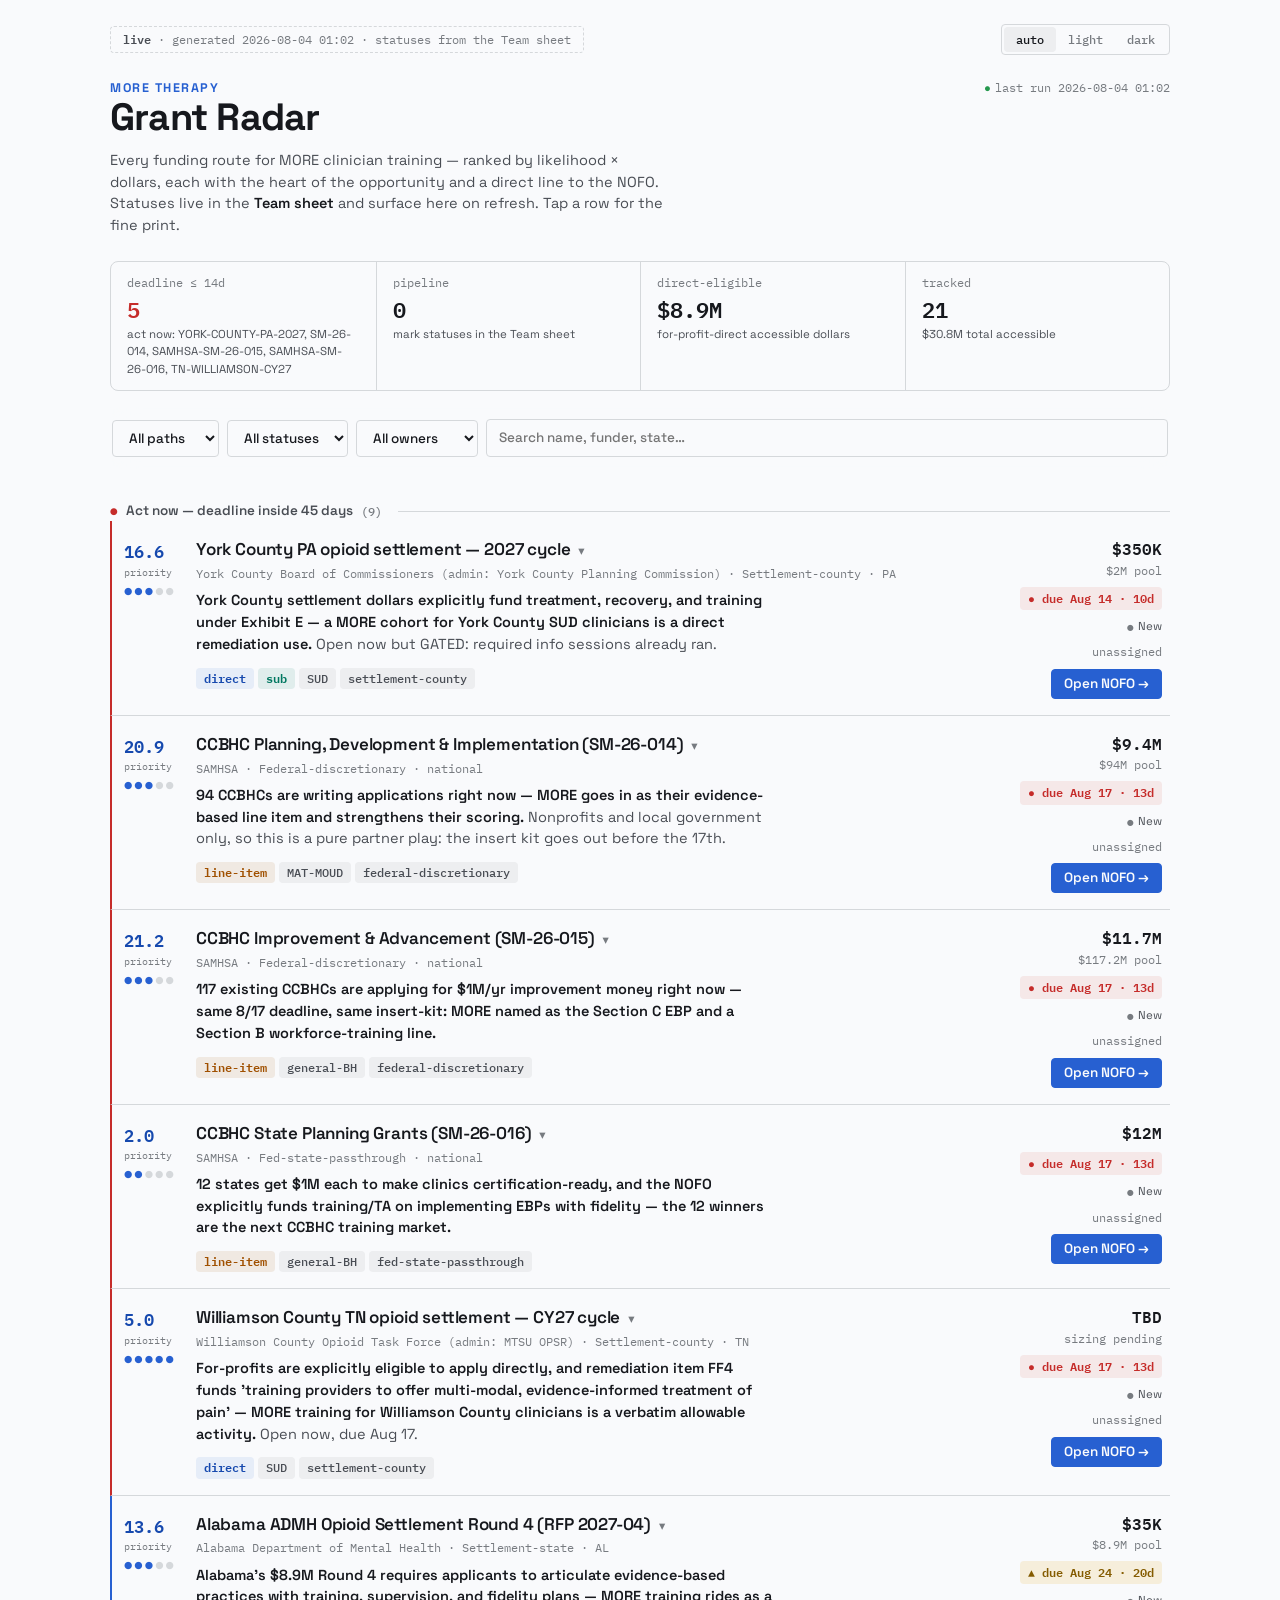
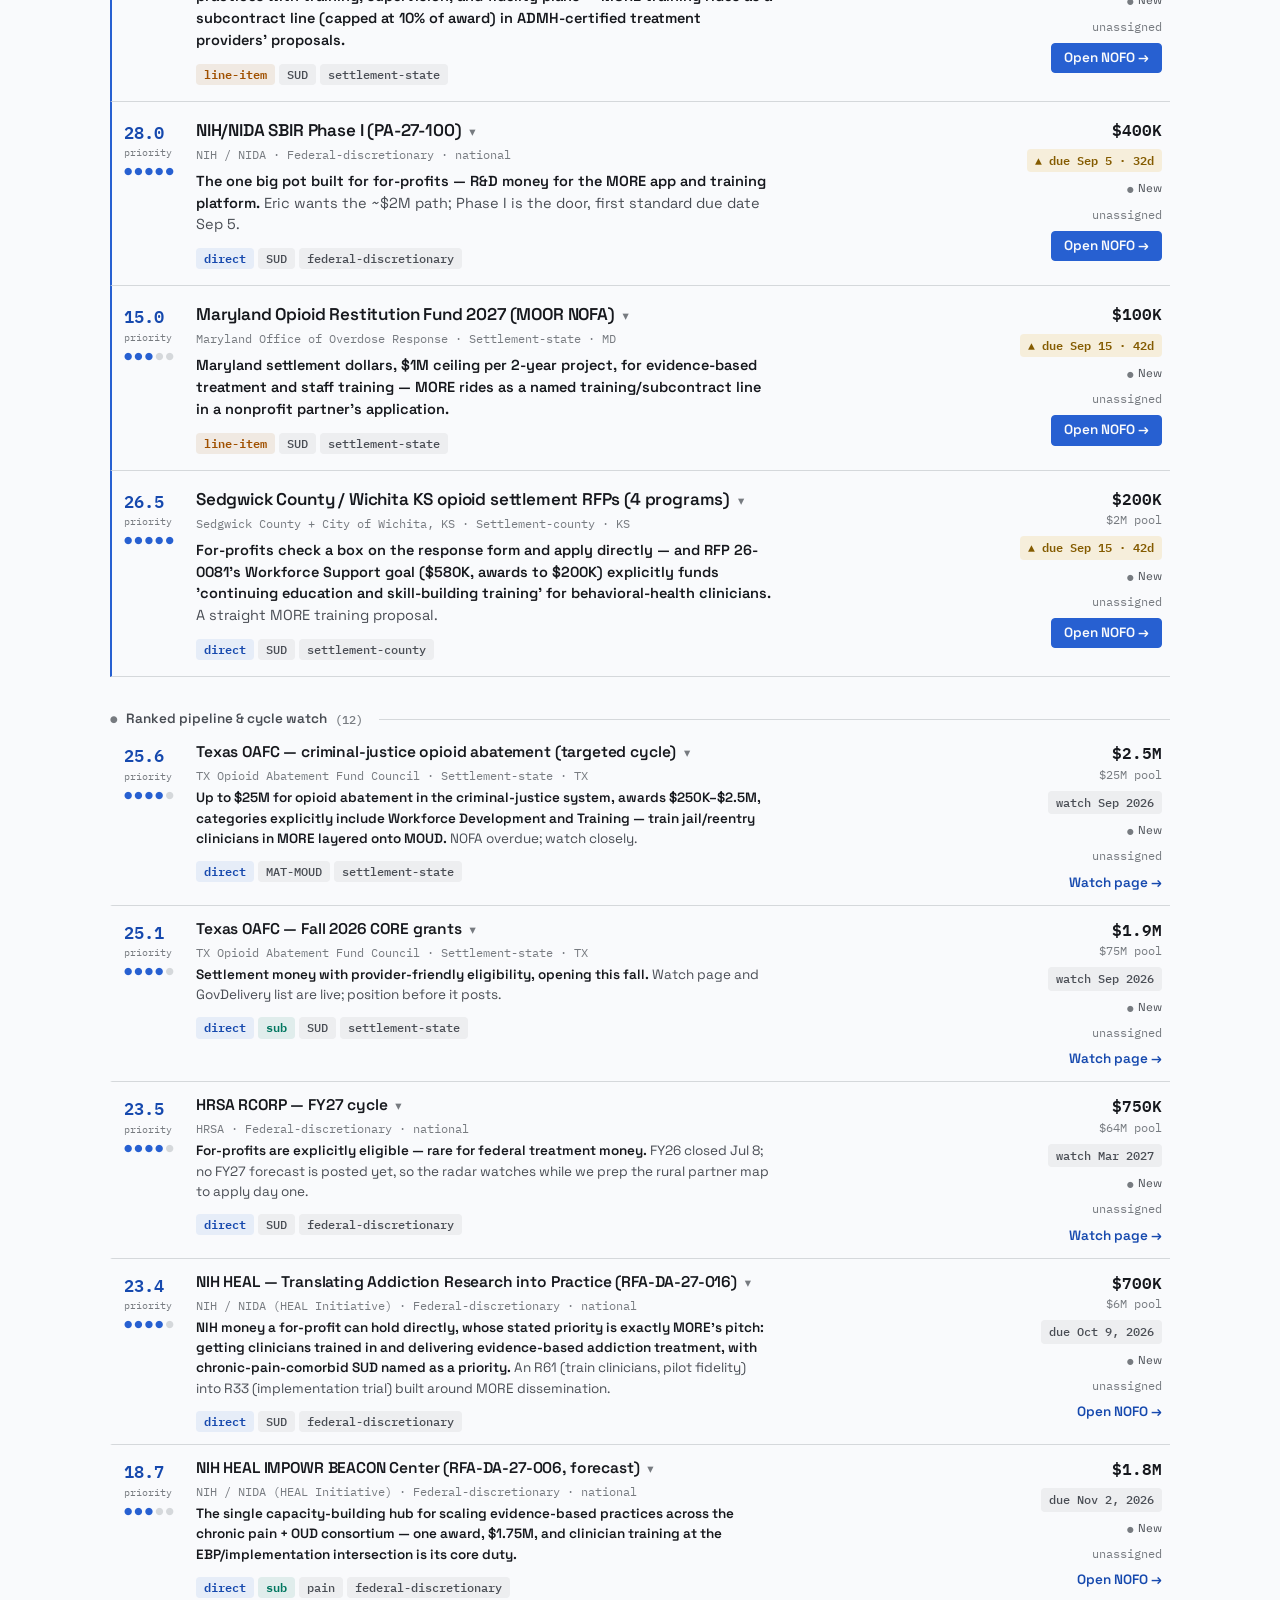
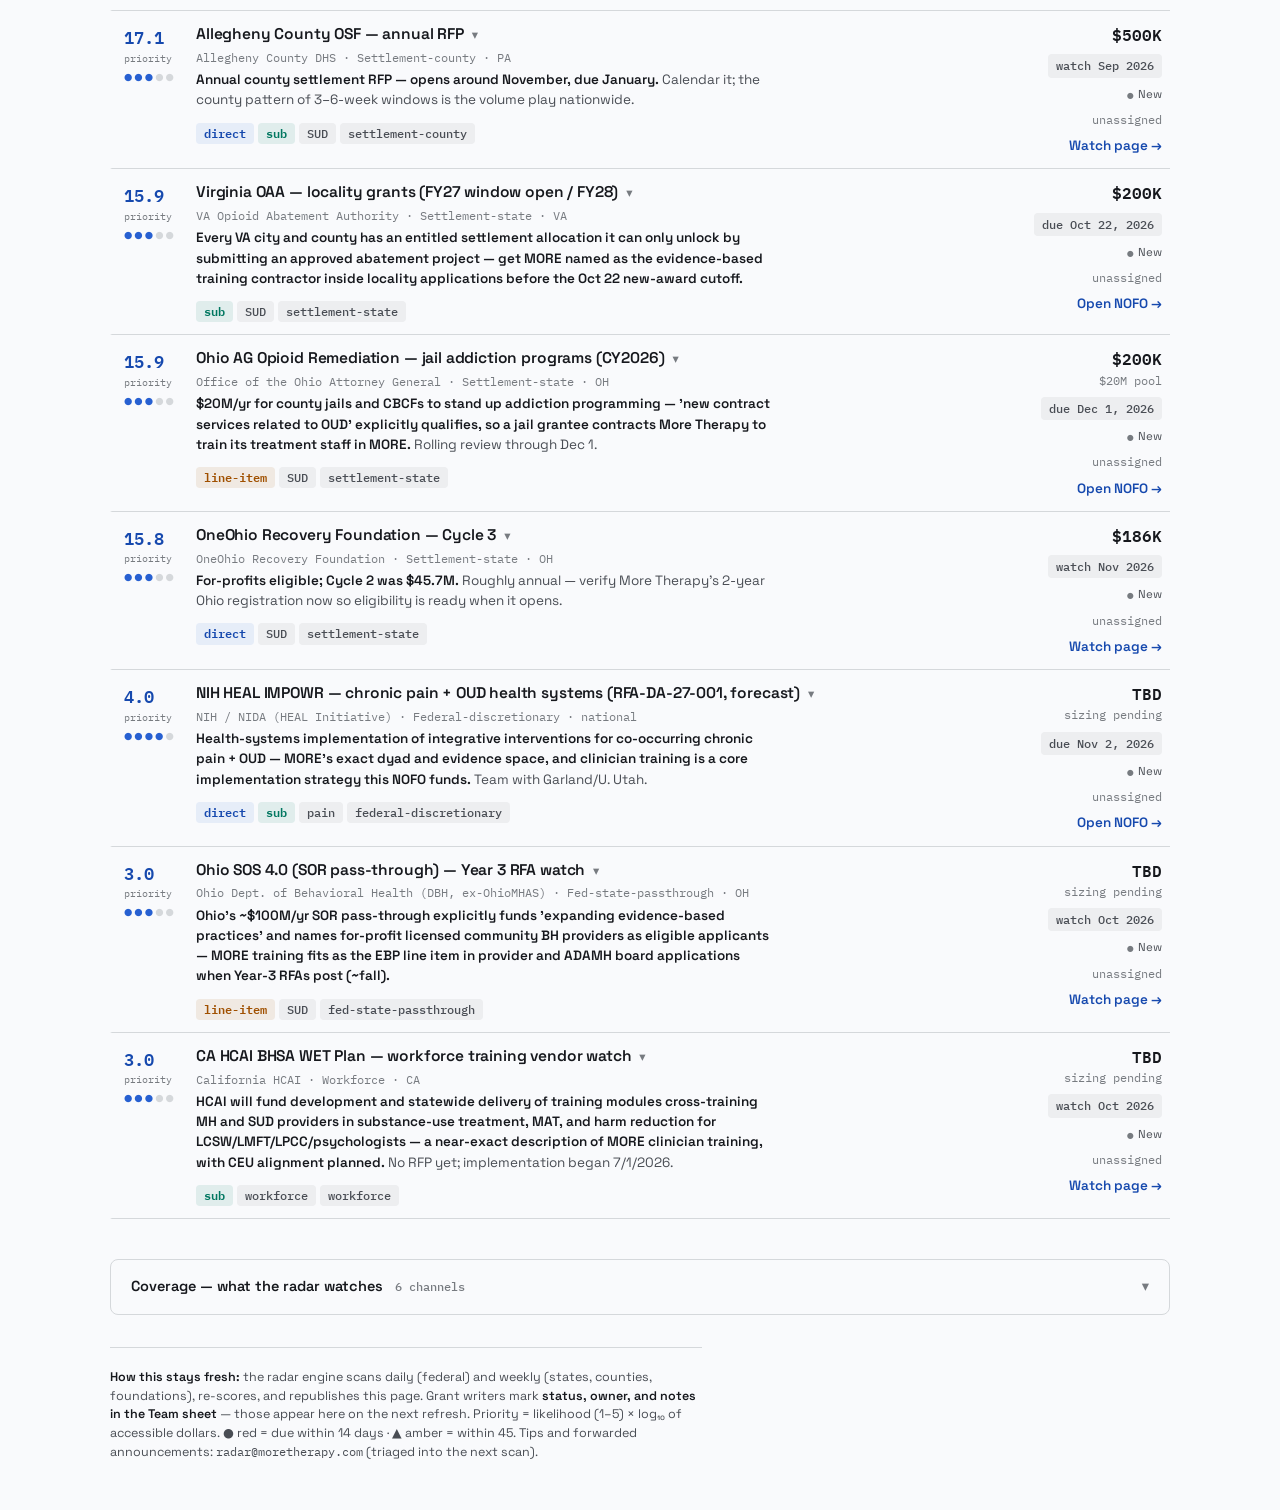
==== commit 517df3b0: "Verification sweep 2026-08-04: 7 seeds verified (2 corrected), 14 new verified rows, 16-state agency" ====
--- a/site/index.html
+++ b/site/index.html
@@ -404,7 +404,7 @@
   <a class="skip" href="#pipeline">Skip to opportunities</a>
 
   <div class="topline">
-    <p class="buildbar"><b>live</b> · generated 2026-08-04 00:46 · statuses from the Team sheet</p>
+    <p class="buildbar"><b>live</b> · generated 2026-08-04 01:02 · statuses from the Team sheet</p>
     <div class="theme" role="group" aria-label="Color theme">
       <button type="button" data-set="" aria-pressed="true">auto</button>
       <button type="button" data-set="light" aria-pressed="false">light</button>
@@ -417,7 +417,7 @@
       <div class="wordmark">MORE THERAPY</div>
       <h1>Grant Radar</h1>
     </div>
-    <p class="stamp"><span class="dot-live" aria-hidden="true">●</span>last run 2026-08-04 00:46</p>
+    <p class="stamp"><span class="dot-live" aria-hidden="true">●</span>last run 2026-08-04 01:02</p>
   </header>
   <p class="sub">Every funding route for MORE clinician training — ranked by likelihood × dollars, each with the heart of the opportunity and a direct line to the NOFO. Statuses live in the <b>Team sheet</b> and surface here on refresh. Tap a row for the fine print.</p>
 
@@ -457,7 +457,7 @@
 </div>
 
 <script>
-const RADAR = {"today": "2026-08-04", "rows": [{"grant_id": "sm-26-014", "aliases": ["SM-26-014"], "name": "CCBHC Planning, Development & Implementation (SM-26-014)", "funder": "SAMHSA", "program": "Certified Community Behavioral Health Clinics PDI", "channel": "Federal-discretionary", "state": "US", "path": "Line-item", "forprofit_direct": "N", "category": "MAT-MOUD", "accessible_usd": 9400000, "pool_usd": 94000000, "deadline": "2026-08-17", "cycle_watch": null, "likelihood": 3, "heart": "94 CCBHCs are writing applications right now — MORE goes in as their evidence-based line item and strengthens their scoring. Nonprofits and local government only, so this is a pure partner play: the insert kit goes out before the 17th.", "eligibility": "Community-based behavioral health nonprofits; local-government behavioral health authorities; IHS / tribal / Urban Indian organizations. For-profits cannot apply.", "nofo_url": "https://www.samhsa.gov/grants/grant-announcements/sm-26-014", "source_url": "https://www.grants.gov/search-results-detail/360977", "portal": "Grants.gov (partners apply; MORE rides as line item)", "accounts_needed": "Partner needs SAM/UEI + Grants.gov", "match_required": null, "page_limit": null, "attachments": null, "scoring_map": "MORE evidence (59% dropout reduction, ~3x CBT) strengthens the evidence-based-practices section of a CCBHC application", "effort_hrs": 20, "kit_type": "line-item-kit", "kit_url": null, "last_verified": "2026-08-04", "next_check": "2026-08-05", "found_date": "2026-08-01", "notes": "Insert-kit campaign to CCBHC applicants + state associations before 8/17 — campaign go/no-go is open decision #5.", "priority": 20.9, "status": "New", "owner": "", "next_action": ""}, {"grant_id": "pa-27-100", "aliases": ["PA-27-100"], "name": "NIH/NIDA SBIR Phase I (PA-27-100)", "funder": "NIH / NIDA", "program": "Parent SBIR (R43/R44) Clinical Trial Optional", "channel": "Federal-discretionary", "state": "US", "path": "Direct", "forprofit_direct": "Y", "category": "SUD", "accessible_usd": 400000, "pool_usd": null, "deadline": "2026-09-08", "cycle_watch": null, "likelihood": 5, "heart": "The one big pot built for for-profits — R&D money for the MORE app and training platform. Eric wants the ~$2M path; Phase I is the door, first standard due date Sep 8.", "eligibility": "US for-profit small business, ≤500 employees, majority US-owned — More Therapy qualifies as-is.", "nofo_url": "https://simpler.grants.gov/opportunity/d1ba49e5-3684-4420-849a-ab2330ec493e", "source_url": "https://www.grants.gov/search-results-detail/359671", "portal": "Grants.gov / NIH ASSIST", "accounts_needed": "SAM/UEI + eRA Commons — register now, takes weeks", "match_required": "None", "page_limit": null, "attachments": null, "scoring_map": "NIDA caps: Phase I $400K / Phase II $3M. Cycle recurs Jan 5 / Apr 5; parent open through 2027-04-05.", "effort_hrs": 120, "kit_type": "direct-template", "kit_url": null, "last_verified": "2026-08-04", "next_check": "2026-08-05", "found_date": "2026-08-01", "notes": "Dr. Garland owns. Phase I outline this week.", "priority": 28.0, "status": "New", "owner": "", "next_action": ""}, {"grant_id": "hrsa-rcorp-fy27", "aliases": ["93.912"], "name": "HRSA RCORP — FY27 cycle", "funder": "HRSA", "program": "Rural Communities Opioid Response Program", "channel": "Federal-discretionary", "state": "US", "path": "Direct", "forprofit_direct": "Y", "category": "SUD", "accessible_usd": 750000, "pool_usd": 60000000, "deadline": null, "cycle_watch": "2027-04-01", "likelihood": 4, "heart": "For-profits are explicitly eligible — rare for federal treatment money. FY26 closed in June; FY27 expected around May. Prep now, apply day one.", "eligibility": "For-profits explicitly eligible; rural service area required.", "nofo_url": "https://simpler.grants.gov/opportunity/e779b908-4f8c-48ce-9485-1345475cdbaf", "source_url": "https://www.hrsa.gov/rural-health/grants/rural-communities-opioid-response", "portal": "Grants.gov", "accounts_needed": "SAM/UEI + Grants.gov", "match_required": null, "page_limit": null, "attachments": null, "scoring_map": "FY26 shape: Planning $100K × 40 · Impact $60M ~80 awards $750K min", "effort_hrs": 60, "kit_type": "direct-template", "kit_url": null, "last_verified": "2026-08-01", "next_check": "2026-08-11", "found_date": "2026-08-01", "notes": "Draft the rural partner map now (MAT/MOUD sites in rural counties) so the FY27 application starts day one.", "priority": 23.5, "status": "New", "owner": "", "next_action": ""}, {"grant_id": "tx-oafc-core-2026f", "aliases": [], "name": "Texas OAFC — Fall 2026 CORE grants", "funder": "TX Opioid Abatement Fund Council", "program": "CORE grant cycle", "channel": "Settlement-state", "state": "TX", "path": "Direct/Sub", "forprofit_direct": "Y", "category": "SUD", "accessible_usd": 500000, "pool_usd": null, "deadline": null, "cycle_watch": "2026-09-15", "likelihood": 4, "heart": "Settlement money with provider-friendly eligibility, opening this fall. Watch page and GovDelivery list are live; position before it posts.", "eligibility": "Provider-friendly; applications via the Texas Opioid Grant Management System.", "nofo_url": null, "source_url": "https://comptroller.texas.gov/programs/opioid-council/grants/grant-opp.php", "portal": "Texas OGMS", "accounts_needed": "TX OGMS account; TX SmartBuy/CMBL ($70/yr) for vendor path", "match_required": null, "page_limit": null, "attachments": null, "scoring_map": null, "effort_hrs": 40, "kit_type": "direct-template", "kit_url": null, "last_verified": "2026-08-01", "next_check": "2026-08-11", "found_date": "2026-08-01", "notes": "Join Comptroller GovDelivery list (L0 pass); pre-draft the TX provider pitch.", "priority": 22.8, "status": "New", "owner": "", "next_action": ""}, {"grant_id": "oneohio-c3", "aliases": [], "name": "OneOhio Recovery Foundation — Cycle 3", "funder": "OneOhio Recovery Foundation", "program": "Regional grant cycle 3", "channel": "Settlement-state", "state": "OH", "path": "Direct", "forprofit_direct": "Y", "category": "SUD", "accessible_usd": 500000, "pool_usd": null, "deadline": null, "cycle_watch": "2026-11-15", "likelihood": 3, "heart": "For-profits eligible; Cycle 2 was $45.7M. Roughly annual — verify More Therapy's 2-year Ohio registration now so eligibility is ready when it opens.", "eligibility": "For-profits eligible IF 2+ consecutive years registered with the Ohio Secretary of State — verify More Therapy's status (open decision #6) or line up an Ohio partner.", "nofo_url": null, "source_url": "https://www.oneohiofoundation.com/grants", "portal": "OneOhio application portal", "accounts_needed": "Ohio SoS registration 2+ yrs", "match_required": null, "page_limit": null, "attachments": null, "scoring_map": "Cycle 2 pattern: RFP Dec 10 → inquiry Jan 14–Feb 11 → awards mid-year", "effort_hrs": 40, "kit_type": "direct-template", "kit_url": null, "last_verified": "2026-08-01", "next_check": "2026-08-11", "found_date": "2026-08-01", "notes": null, "priority": 17.1, "status": "New", "owner": "", "next_action": ""}, {"grant_id": "allegheny-osf-2026", "aliases": [], "name": "Allegheny County OSF — annual RFP", "funder": "Allegheny County DHS", "program": "Opioid Settlement Fund RFP", "channel": "Settlement-county", "state": "PA", "path": "Direct/Sub", "forprofit_direct": "Y", "category": "SUD", "accessible_usd": 400000, "pool_usd": null, "deadline": null, "cycle_watch": "2026-11-15", "likelihood": 3, "heart": "Annual county settlement RFP — opens around November, due January. Calendar it; the county pattern of 3–6-week windows is the volume play nationwide.", "eligibility": "County RFP via Bonfire; historically opens ~third week of November, due January.", "nofo_url": null, "source_url": "https://solicitations.alleghenycounty.us/", "portal": "Bonfire", "accounts_needed": "Bonfire vendor account (free)", "match_required": null, "page_limit": null, "attachments": null, "scoring_map": null, "effort_hrs": 30, "kit_type": "direct-template", "kit_url": null, "last_verified": "2026-08-01", "next_check": "2026-08-11", "found_date": "2026-08-01", "notes": "Template for the national county sweep — the weekly scan hunts for RFPs shaped like this in every settlement-funded county.", "priority": 16.8, "status": "New", "owner": "", "next_action": ""}, {"grant_id": "va-oaa-fy28", "aliases": [], "name": "Virginia OAA — FY28 city & county cycle", "funder": "VA Opioid Abatement Authority", "program": "City & county grants", "channel": "Settlement-state", "state": "VA", "path": "Sub", "forprofit_direct": "N", "category": "SUD", "accessible_usd": 200000, "pool_usd": null, "deadline": null, "cycle_watch": "2026-09-01", "likelihood": 2, "heart": "Only Virginia localities can apply — MORE rides in as their named training vendor. Annual cycle; pitch localities while they draft.", "eligibility": "VA cities/counties apply on an annual cycle (roughly Aug–Mar windows); vendors are named inside locality applications.", "nofo_url": null, "source_url": "https://www.oaa.virginia.gov/portal-grants/", "portal": "VA OAA portal (localities); eVA vendor registration (free) for MORE", "accounts_needed": "Virginia eVA (free)", "match_required": null, "page_limit": null, "attachments": null, "scoring_map": null, "effort_hrs": 20, "kit_type": "letter-of-support", "kit_url": null, "last_verified": "2026-08-01", "next_check": "2026-08-11", "found_date": "2026-08-01", "notes": "Identify 3–5 VA localities with unspent abatement funds and offer the insert kit while they draft.", "priority": 10.6, "status": "New", "owner": "", "next_action": ""}], "coverage": [{"channel": "Federal", "cadence": "daily", "what": "simpler.grants.gov new postings · SAMHSA dashboard + forecasts · HHS newsroom · Search2 API", "stamp": "last scan 2026-08-04"}, {"channel": "Settlement states", "cadence": "weekly", "what": "OneOhio · TX OAFC · VA OAA · CA opioid response · NY OASAS · OpioidSettlementTracker", "stamp": "last scan 2026-08-04"}, {"channel": "Counties & cities", "cadence": "weekly", "what": "Open-web sweep for settlement RFPs (the 3–6-week windows)", "stamp": "last scan 2026-08-04"}, {"channel": "Foundations", "cadence": "weekly", "what": "FORE + health-foundation RFP pages", "stamp": "last scan 2026-08-04"}, {"channel": "State pass-through", "cadence": "building", "what": "SOR/SUBG sub-RFPs via each state's behavioral-health agency (CA DHCS, NY OASAS, OH MHAS…)", "stamp": "agency directory: 16 states mapped, building toward 50", "gap": true}, {"channel": "Winners feed", "cadence": "monthly", "what": "New SOR + RCORP awardees via USASpending → warm pitches via the contact pipeline", "stamp": "next pull 2026-09-01"}]};
+const RADAR = {"today": "2026-08-04", "rows": [{"grant_id": "york-county-pa-2027", "aliases": [], "name": "York County PA opioid settlement — 2027 cycle", "funder": "York County Board of Commissioners (admin: York County Planning Commission)", "program": "Annual settlement grants, Exhibit E uses; 17 rounds over 18 years", "channel": "Settlement-county", "state": "PA", "path": "Direct/Sub", "forprofit_direct": "unclear", "category": "SUD", "accessible_usd": 350000, "pool_usd": 2000000, "deadline": "2026-08-14", "cycle_watch": null, "likelihood": 3, "heart": "York County settlement dollars explicitly fund treatment, recovery, and training under Exhibit E — a MORE cohort for York County SUD clinicians is a direct remediation use. Open now but GATED: required info sessions already ran.", "eligibility": "'Area organizations and agencies' (local focus implied; for-profit not addressed). GATE: mandatory virtual info-session attendance before applying — sessions ran 6/26–7/16 and have passed.", "nofo_url": "https://www.ycpc.org/691/How-to-Apply", "source_url": "https://www.ycpc.org/646/Opioid-Settlement-Funding", "portal": "ycpc.org FormCenter online application", "accounts_needed": "W-9 signed/dated 2026; info-session attendance", "match_required": "No", "page_limit": "Work plan ≤2 pp; support letters ≤3 pp", "scoring_map": null, "effort_hrs": 10, "kit_type": "line-item-kit", "kit_url": "https://docs.google.com/document/d/155PbIsJGxYDiDe4G_iffjCPr1VUsrOWLxhFQcISXxDU/edit", "last_verified": "2026-08-04", "next_check": "2026-08-06", "found_date": "2026-08-04", "notes": "Due 11:59 pm 2026-08-14, no late submissions. IMMEDIATE ACTION: email Caitlin Steel (csteel@yorkcountypa.gov, 717-771-2473) about info-session accommodation; else Sub path (a York County provider applies with MORE as line item) or next cycle (~June 2027). Tiers to $350K/yr; pool varies $883K–$6M/yr (~$2M avg); org may submit 2 applications; 1- or 3-yr proposals; free grant coaching offered.", "priority": 16.6, "status": "New", "owner": "", "next_action": ""}, {"grant_id": "sm-26-014", "aliases": ["SM-26-014"], "name": "CCBHC Planning, Development & Implementation (SM-26-014)", "funder": "SAMHSA", "program": "Certified Community Behavioral Health Clinics PDI", "channel": "Federal-discretionary", "state": "US", "path": "Line-item", "forprofit_direct": "N", "category": "MAT-MOUD", "accessible_usd": 9400000, "pool_usd": 94000000, "deadline": "2026-08-17", "cycle_watch": null, "likelihood": 3, "heart": "94 CCBHCs are writing applications right now — MORE goes in as their evidence-based line item and strengthens their scoring. Nonprofits and local government only, so this is a pure partner play: the insert kit goes out before the 17th.", "eligibility": "Statutorily limited: community-based BH nonprofits; local-government behavioral health authorities; IHS/tribal orgs; Urban Indian Organizations. Must be Medicaid-enrolled and serve ≥200 unduplicated clients/yr. For-profits cannot apply.", "nofo_url": "https://www.samhsa.gov/grants/grant-announcements/sm-26-014", "source_url": "https://www.grants.gov/search-results-detail/360977", "portal": "Grants.gov (partners apply; MORE rides as line item)", "accounts_needed": "Partner needs SAM/UEI + Grants.gov + eRA Commons (NOFO: register ≥6 weeks before deadline)", "match_required": "No", "page_limit": "Project Narrative 15 pp (over = not reviewed); Abstract 1 pp; timeline attachment ≤2 pp", "attachments": "16 attachments incl. letters of commitment (#1), licensure + Medicaid proof (#11 — application not reviewed without it), state BH authority approval letter (#16)", "scoring_map": "Criterion C names the EBP (5 pts, ~1 page — the MORE slot) + Criterion B implementation/staffing (35 pts, mandated workforce training on evidence-based non-pharmacological interventions); +5 priority pts for the 100 highest overdose-death counties (NOFO Appendix C) — that county list is the campaign targeting list", "effort_hrs": 20, "kit_type": "line-item-kit", "kit_url": "https://docs.google.com/document/d/155PbIsJGxYDiDe4G_iffjCPr1VUsrOWLxhFQcISXxDU/edit", "last_verified": "2026-08-04", "next_check": "2026-08-06", "found_date": "2026-08-01", "notes": "Award up to $1M/yr for up to 4 yrs; expected award 2026-11-15. Companion NOFOs same 8/17 deadline: SM-26-015 (117 existing clinics) and SM-26-016 (12 state planning grants) — tracked as separate rows; ONE insert-kit campaign covers all three. Campaign go/no-go = open decision #5.", "priority": 20.9, "status": "New", "owner": "", "next_action": ""}, {"grant_id": "samhsa-sm-26-015", "aliases": ["SM-26-015"], "name": "CCBHC Improvement & Advancement (SM-26-015)", "funder": "SAMHSA", "program": "CCBHC IA for existing clinics; CFDA 93.696; Grants.gov opp 360978", "channel": "Federal-discretionary", "state": "US", "path": "Line-item", "forprofit_direct": "N", "category": "general-BH", "accessible_usd": 11700000, "pool_usd": 117160647, "deadline": "2026-08-17", "cycle_watch": null, "likelihood": 3, "heart": "117 existing CCBHCs are applying for $1M/yr improvement money right now — same 8/17 deadline, same insert-kit: MORE named as the Section C EBP and a Section B workforce-training line.", "eligibility": "Same statutory limits as SM-26-014 (BH nonprofits, local-gov BH authorities, tribal/Urban Indian orgs) — for-profits excluded; partner play only.", "nofo_url": "https://www.samhsa.gov/grants/grant-announcements/sm-26-015", "source_url": "https://www.grants.gov/search-results-detail/360978", "portal": "Grants.gov / eRA ASSIST (partner applies)", "accounts_needed": "Partner needs SAM/UEI + Grants.gov + eRA Commons; More Therapy needs none — contractor line in partner budget", "match_required": "No", "page_limit": "Project Narrative 15 pp", "attachments": null, "scoring_map": "A need 10-15 pts (+5 priority pts for high opioid-mortality areas); B implementation 35 pts (staffing/training live here); C EBP 5 pts (name MORE); D experience 25; E data 20", "effort_hrs": 10, "kit_type": "line-item-kit", "kit_url": "https://docs.google.com/document/d/155PbIsJGxYDiDe4G_iffjCPr1VUsrOWLxhFQcISXxDU/edit", "last_verified": "2026-08-04", "next_check": "2026-08-06", "found_date": "2026-08-04", "notes": "~117 awards from $117.2M; ≤$1M total costs/yr; up to 4 yrs. accessible models ~$100K training line × 117 applicants (same method as SM-26-014). One campaign covers SM-26-014/-015/-016; the awardee list (≈Nov 2026) then becomes a warm training-customer pipeline.", "priority": 21.2, "status": "New", "owner": "", "next_action": ""}, {"grant_id": "samhsa-sm-26-016", "aliases": ["SM-26-016"], "name": "CCBHC State Planning Grants (SM-26-016)", "funder": "SAMHSA", "program": "Cooperative agreements, Section 223 PAMA; ALN 93.829; Grants.gov opp 360982", "channel": "Fed-state-passthrough", "state": "US", "path": "Line-item", "forprofit_direct": "N", "category": "general-BH", "accessible_usd": null, "pool_usd": 12000000, "deadline": "2026-08-17", "cycle_watch": null, "likelihood": 2, "heart": "12 states get $1M each to make clinics certification-ready, and the NOFO explicitly funds training/TA on implementing EBPs with fidelity — the 12 winners are the next CCBHC training market.", "eligibility": "State mental-health/substance-use/Medicaid agencies + DC only, limited to 21 never-demonstration jurisdictions (incl. TX, OH, VA, CA, FL, GA, TN, AZ, MA, NC, WI…). Vendor path only.", "nofo_url": "https://www.samhsa.gov/grants/grant-announcements/sm-26-016", "source_url": "https://www.grants.gov/search-results-detail/360982", "portal": "Grants.gov (state applies)", "accounts_needed": "None for More Therapy — contracted training/TA vendor inside a state's plan", "match_required": "No", "page_limit": "Project Narrative 15 pp", "attachments": null, "scoring_map": "A need 20; B implementation 35; C experience/staffing 30; D data 15", "effort_hrs": 6, "kit_type": "letter-of-support", "kit_url": "https://docs.google.com/document/d/155PbIsJGxYDiDe4G_iffjCPr1VUsrOWLxhFQcISXxDU/edit", "last_verified": "2026-08-04", "next_check": "2026-08-06", "found_date": "2026-08-04", "notes": "$12M / 12 awards / 1-yr planning period; winning states' full demonstration applications anticipated due 2028-04-01 — long-game market development. Watch award announcements ~2026-11-15.", "priority": 2.0, "status": "New", "owner": "", "next_action": ""}, {"grant_id": "tn-williamson-cy27", "aliases": [], "name": "Williamson County TN opioid settlement — CY27 cycle", "funder": "Williamson County Opioid Task Force (admin: MTSU OPSR)", "program": "Annual community abatement grants under TN Opioid Abatement Council strategies", "channel": "Settlement-county", "state": "TN", "path": "Direct", "forprofit_direct": "Y", "category": "SUD", "accessible_usd": null, "pool_usd": null, "deadline": "2026-08-17", "cycle_watch": null, "likelihood": 5, "heart": "For-profits are explicitly eligible to apply directly, and remediation item FF4 funds 'training providers to offer multi-modal, evidence-informed treatment of pain' — MORE training for Williamson County clinicians is a verbatim allowable activity. Open now, due Aug 17.", "eligibility": "For-profits explicitly eligible — but awards are AT-COST only (fee schedule required, no margin) and services must benefit Williamson County TN residents.", "nofo_url": "https://chhs.mtsu.edu/wp-content/uploads/sites/83/2026/07/Williamson-CY27-RFP-APD-3.pdf", "source_url": "https://chhs.mtsu.edu/wcos/", "portal": "Qualtrics online form (no registrations needed)", "accounts_needed": "None", "match_required": "None (in-kind may be listed)", "page_limit": "No page limit; per-section character limits in the portal", "scoring_map": "100 pts: program design 15 (EBPs); budget justification 20 (line items tied to activity codes — cite FF4/AA9/BB15); need 10; goals 10; capacity 10", "effort_hrs": 15, "kit_type": "direct-template", "kit_url": "https://docs.google.com/document/d/155PbIsJGxYDiDe4G_iffjCPr1VUsrOWLxhFQcISXxDU/edit", "last_verified": "2026-08-04", "next_check": "2026-08-06", "found_date": "2026-08-04", "notes": "Window 7/1–8/17/2026; scoring Sep-Oct; awards Nov; 12-mo project starts Jan 1. Reimbursement-based payment; no indirect recovery. No award caps stated — accessible left null.", "priority": 5.0, "status": "New", "owner": "", "next_action": ""}, {"grant_id": "al-admh-settlement-r4", "aliases": ["RFP 2027-04"], "name": "Alabama ADMH Opioid Settlement Round 4 (RFP 2027-04)", "funder": "Alabama Department of Mental Health", "program": "Opioid Settlement Grant Program FY2027 (HB487)", "channel": "Settlement-state", "state": "AL", "path": "Line-item", "forprofit_direct": "N", "category": "SUD", "accessible_usd": 35000, "pool_usd": 8930000, "deadline": "2026-08-24", "cycle_watch": null, "likelihood": 3, "heart": "Alabama's $8.9M Round 4 requires applicants to articulate evidence-based practices with training, supervision, and fidelity plans — MORE training rides as a subcontract line (capped at 10% of award) in ADMH-certified treatment providers' proposals.", "eligibility": "Public/private NONPROFITS certified (or certifiable within 4 months) by ADMH — for-profits cannot apply directly; partner path via prior-round awardee lists on the ADMH page.", "nofo_url": "https://mh.alabama.gov/wp-content/uploads/2026/07/RFP-2027-04-Opioid-Settlement-Round-4.pdf", "source_url": "https://mh.alabama.gov/opioid-settlement/", "portal": "PAPER ONLY — 1 original + 2 copies + 1 USB physically received by 2:00 pm CT at ADMH Contracts & Purchasing, Montgomery; email/fax not accepted", "accounts_needed": "Partner needs AL SoS registration, E-Verify, STAARS vendor registration, ADMH certification", "match_required": "None stated; no supplanting; indirect capped 15%", "page_limit": "New proposals: cover 1 + org 2 + program 5 + budget 2 pp", "scoring_map": "100 pts; program description 30 (EBPs clearly articulated w/ fidelity + training + supervision plans = Section III(e), the MORE slot); understanding 20; experience 15; readiness 15; budget 20", "effort_hrs": 8, "kit_type": "line-item-kit", "kit_url": "https://docs.google.com/document/d/155PbIsJGxYDiDe4G_iffjCPr1VUsrOWLxhFQcISXxDU/edit", "last_verified": "2026-08-04", "next_check": "2026-08-11", "found_date": "2026-08-04", "notes": "Pools: Treatment $6.251M (≤$350K/award), Prevention $1.786M (≤$75K). accessible = 10% subcontract cap × $350K max treatment award (Q&A Q12), per partner — multiple partner awards possible. 4th annual round; watch mh.alabama.gov each July.", "priority": 13.6, "status": "New", "owner": "", "next_action": ""}, {"grant_id": "pa-27-100", "aliases": ["PA-27-100"], "name": "NIH/NIDA SBIR Phase I (PA-27-100)", "funder": "NIH / NIDA", "program": "Parent SBIR (R43/R44) Clinical Trial Optional", "channel": "Federal-discretionary", "state": "US", "path": "Direct", "forprofit_direct": "Y", "category": "SUD", "accessible_usd": 400000, "pool_usd": null, "deadline": "2026-09-05", "cycle_watch": null, "likelihood": 5, "heart": "The one big pot built for for-profits — R&D money for the MORE app and training platform. Eric wants the ~$2M path; Phase I is the door, first standard due date Sep 5.", "eligibility": "US for-profit small business, ≤500 employees, majority US-owned — More Therapy qualifies as-is.", "nofo_url": "https://simpler.grants.gov/opportunity/d1ba49e5-3684-4420-849a-ab2330ec493e", "source_url": "https://www.grants.gov/search-results-detail/359671", "portal": "Grants.gov / NIH ASSIST", "accounts_needed": "SAM/UEI (annual renewal) + SBA Company Registry + eRA Commons + Grants.gov — 6+ weeks of lead; start now", "match_required": "None", "page_limit": null, "attachments": null, "scoring_map": "NIH 5-criteria review — Significance (pain+OUD unmet need), Innovation (~3× CBT effect), Approach, Investigators, Environment; NIDA caps Phase I $400K / Phase II $3M", "effort_hrs": 120, "kit_type": "direct-template", "kit_url": "https://docs.google.com/document/d/155PbIsJGxYDiDe4G_iffjCPr1VUsrOWLxhFQcISXxDU/edit", "last_verified": "2026-08-04", "next_check": "2026-08-06", "found_date": "2026-08-01", "notes": "Dr. Garland owns; Phase I outline this week. Stated due date is Sep 5 (a Saturday; NIH next-business-day rollover lands Tue Sep 8 — plan for Sep 5). Earliest submission 2026-08-05. Later standard dates: 2027-01-05, 2027-04-05; announcement expires 2027-04-06. NIH Guide URL PA-27-100.html 404s — simpler.grants.gov link is the live authoritative text.", "priority": 28.0, "status": "New", "owner": "", "next_action": ""}, {"grant_id": "md-orf-2027-moor", "aliases": [], "name": "Maryland Opioid Restitution Fund 2027 (MOOR NOFA)", "funder": "Maryland Office of Overdose Response", "program": "ORF Grant Program, CY2027-28 (settlement Exhibit E uses)", "channel": "Settlement-state", "state": "MD", "path": "Line-item", "forprofit_direct": "N", "category": "SUD", "accessible_usd": 100000, "pool_usd": null, "deadline": "2026-09-15", "cycle_watch": null, "likelihood": 3, "heart": "Maryland settlement dollars, $1M ceiling per 2-year project, for evidence-based treatment and staff training — MORE rides as a named training/subcontract line in a nonprofit partner's application.", "eligibility": "501(c) nonprofits NOT providing billable services (or billable only for disproportionately-impacted populations/youth) + non-litigating subdivisions — for-profit More Therapy must be a subcontracted training vendor.", "nofo_url": "https://stopoverdose.maryland.gov/wp-content/uploads/sites/34/2026/07/MOOR-2027-ORF-NOFA-Revised.pdf", "source_url": "https://stopoverdose.maryland.gov/grants/", "portal": "Smartsheet application form", "accounts_needed": "Partner needs 501(c) letter, MD SDAT good standing, charity registration, 990, W-9; no SAM/Grants.gov", "match_required": "None stated", "page_limit": null, "attachments": null, "scoring_map": "Staff eligibility screen → Evaluation Committee ranking (no published points). Must align with a settlement Exhibit E provision + a Project Focus Area; 'evidence-based substance use treatment is allowable' incl. co-occurring.", "effort_hrs": 15, "kit_type": "line-item-kit", "kit_url": "https://docs.google.com/document/d/155PbIsJGxYDiDe4G_iffjCPr1VUsrOWLxhFQcISXxDU/edit", "last_verified": "2026-08-04", "next_check": "2026-08-18", "found_date": "2026-08-04", "notes": "NOFA issued 2026-07-15 (rev. 7/23); due 2026-09-15 4:59:59 pm ET; award decisions ~2026-11-29; period 2027-01-01→2028-12-31. Annual cycle — watch each July. accessible models a training line inside one $1M-ceiling partner award.", "priority": 15.0, "status": "New", "owner": "", "next_action": ""}, {"grant_id": "ks-sedgwick-wichita-2026", "aliases": ["26-0080", "26-0081", "26-0082", "26-0083"], "name": "Sedgwick County / Wichita KS opioid settlement RFPs (4 programs)", "funder": "Sedgwick County + City of Wichita, KS", "program": "OUD Treatment/Recovery/Prevention RFPs 26-0080..83 (Kansas Fights Addiction Act local share)", "channel": "Settlement-county", "state": "KS", "path": "Direct", "forprofit_direct": "Y", "category": "SUD", "accessible_usd": 200000, "pool_usd": 2000000, "deadline": "2026-09-15", "cycle_watch": null, "likelihood": 5, "heart": "For-profits check a box on the response form and apply directly — and RFP 26-0081's Workforce Support goal ($580K, awards to $200K) explicitly funds 'continuing education and skill-building training' for behavioral-health clinicians. A straight MORE training proposal.", "eligibility": "For-profit providers explicitly eligible (Response Form Q1.6 checkbox). Separate application per priority area.", "nofo_url": "https://www.sedgwickcounty.org/media/73833/26-0081-integrated-care.pdf", "source_url": "https://www.sedgwickcounty.org/finance/purchasing/current-bids-and-proposals/", "portal": "Email submission to Purchasing@sedgwick.gov (RFP number in subject) — no portal registration", "accounts_needed": "None", "match_required": null, "page_limit": "No hard limits; per-question word guides", "scoring_map": "100 pts: understanding/methodology 25; qualifications 20; evidence-based practices 20 (MORE's RCT base); cost 15; performance measures 10; accessibility 10", "effort_hrs": 25, "kit_type": "direct-template", "kit_url": "https://docs.google.com/document/d/155PbIsJGxYDiDe4G_iffjCPr1VUsrOWLxhFQcISXxDU/edit", "last_verified": "2026-08-04", "next_check": "2026-08-11", "found_date": "2026-08-04", "notes": "Released 2026-07-30; QUESTIONS DUE 2026-08-13 5pm CST; due 2026-09-15; awards ~Nov 2026, funds from 2027-01-02. Caps: 26-0080 ≤$50K; 26-0081 ≤$200K; 26-0082 ≤$75K; 26-0083 ≤$450K ('Train providers' listed). Settlement payments run through 2038 — future rounds plausible.", "priority": 26.5, "status": "New", "owner": "", "next_action": ""}, {"grant_id": "tx-oafc-cjs-2026", "aliases": [], "name": "Texas OAFC — criminal-justice opioid abatement (targeted cycle)", "funder": "TX Opioid Abatement Fund Council", "program": "2026 Grant Issuance Plan (amended 3/12/2026) — Spring 2026 targeted strategy, NOFA pending", "channel": "Settlement-state", "state": "TX", "path": "Direct", "forprofit_direct": "Y", "category": "MAT-MOUD", "accessible_usd": 2500000, "pool_usd": 25000000, "deadline": null, "cycle_watch": "2026-09-01", "likelihood": 4, "heart": "Up to $25M for opioid abatement in the criminal-justice system, awards $250K–$2.5M, categories explicitly include Workforce Development and Training — train jail/reentry clinicians in MORE layered onto MOUD. NOFA overdue; watch closely.", "eligibility": "Competitive, statewide, any geographic scope; must engage in business in Texas as a condition of award (out-of-state at application time allowed).", "nofo_url": "https://comptroller.texas.gov/programs/opioid-council/docs/grants/Amended-2026-OAFC-grant-issuance-plan.pdf", "source_url": "https://comptroller.texas.gov/programs/opioid-council/grants/grant-opp.php", "portal": "Texas OGMS (txcomptroller.my.site.com/opioid)", "accounts_needed": "TX OGMS account", "match_required": null, "page_limit": null, "attachments": null, "scoring_map": "Plan categories: Treatment & Coordination of Care · Recovery Support · Workforce Development and Training · Prevention/Public Safety", "effort_hrs": 40, "kit_type": "direct-template", "kit_url": "https://docs.google.com/document/d/155PbIsJGxYDiDe4G_iffjCPr1VUsrOWLxhFQcISXxDU/edit", "last_verified": "2026-08-04", "next_check": "2026-08-11", "found_date": "2026-08-04", "notes": "'Spring 2026' label has slipped — NOFA not posted as of 8/4 ('No grant opportunities are currently open'). Terms 2–5 yrs. Email contact oafc.nofa@cpa.texas.gov. Distinct from the Fall 2026 CORE regional cycle (separate row).", "priority": 25.6, "status": "New", "owner": "", "next_action": ""}, {"grant_id": "tx-oafc-core-2026f", "aliases": [], "name": "Texas OAFC — Fall 2026 CORE grants", "funder": "TX Opioid Abatement Fund Council", "program": "CORE grant cycle", "channel": "Settlement-state", "state": "TX", "path": "Direct/Sub", "forprofit_direct": "Y", "category": "SUD", "accessible_usd": 1875000, "pool_usd": 75000000, "deadline": null, "cycle_watch": "2026-09-01", "likelihood": 4, "heart": "Settlement money with provider-friendly eligibility, opening this fall. Watch page and GovDelivery list are live; position before it posts.", "eligibility": "For-profits eligible, conditionally: must engage in business in Texas (TX employees or fixed place of business, 34 TAC 16.205) as a condition of award; out-of-state at application time is allowed.", "nofo_url": null, "source_url": "https://comptroller.texas.gov/programs/opioid-council/grants/grant-opp.php", "portal": "Texas OGMS", "accounts_needed": "TX OGMS account; TX SmartBuy/CMBL ($70/yr) for vendor path", "match_required": null, "page_limit": null, "attachments": null, "scoring_map": null, "effort_hrs": 40, "kit_type": "direct-template", "kit_url": "https://docs.google.com/document/d/155PbIsJGxYDiDe4G_iffjCPr1VUsrOWLxhFQcISXxDU/edit", "last_verified": "2026-08-04", "next_check": "2026-08-11", "found_date": "2026-08-01", "notes": "Regional program: $75M split across 20 RHP regions by fixed percentages, one application per region, award ceiling 50% of a region's funds (avg region ≈ $3.75M → ceiling ≈ $1.875M). No NOFA posted as of 8/4 ('No grant opportunities are currently open'). Join Comptroller GovDelivery list (L0 pass).", "priority": 25.1, "status": "New", "owner": "", "next_action": ""}, {"grant_id": "hrsa-rcorp-fy27", "aliases": ["93.912"], "name": "HRSA RCORP — FY27 cycle", "funder": "HRSA", "program": "Rural Communities Opioid Response Program", "channel": "Federal-discretionary", "state": "US", "path": "Direct", "forprofit_direct": "Y", "category": "SUD", "accessible_usd": 750000, "pool_usd": 64000000, "deadline": null, "cycle_watch": "2027-03-01", "likelihood": 4, "heart": "For-profits are explicitly eligible — rare for federal treatment money. FY26 closed Jul 8; no FY27 forecast is posted yet, so the radar watches while we prep the rural partner map to apply day one.", "eligibility": "For-profits explicitly eligible; rural service area required.", "nofo_url": "https://simpler.grants.gov/opportunity/e779b908-4f8c-48ce-9485-1345475cdbaf", "source_url": "https://www.hrsa.gov/rural-health/opioid-response", "portal": "Grants.gov", "accounts_needed": "SAM/UEI + Grants.gov", "match_required": null, "page_limit": null, "attachments": null, "scoring_map": "FY26 shape: Planning HRSA-26-036 $100K × 40 ($4M) · Impact HRSA-26-037 $60M ~80 awards at a $750K per-award CEILING (not minimum) · plus a TA NOFO (HRSA-26-038)", "effort_hrs": 60, "kit_type": "direct-template", "kit_url": "https://docs.google.com/document/d/155PbIsJGxYDiDe4G_iffjCPr1VUsrOWLxhFQcISXxDU/edit", "last_verified": "2026-08-04", "next_check": "2026-08-11", "found_date": "2026-08-01", "notes": "Corrections vs original brief: FY26 NOFOs posted 06/05/2026 and closed 07/08/2026 (not 5/29–6/1); $750K is the Impact ceiling, not floor; 'FY27 ~May' has no primary-source support (recent cycles posted Dec–Jun) — cycle_watch set accordingly. Old hrsa.gov RCORP URL is dead (404).", "priority": 23.5, "status": "New", "owner": "", "next_action": ""}, {"grant_id": "heal-translation-rfa-da-27-016", "aliases": ["RFA-DA-27-016"], "name": "NIH HEAL — Translating Addiction Research into Practice (RFA-DA-27-016)", "funder": "NIH / NIDA (HEAL Initiative)", "program": "R61/R33 phased award; ALNs 93.279/93.273/93.866/93.213", "channel": "Federal-discretionary", "state": "US", "path": "Direct", "forprofit_direct": "Y", "category": "SUD", "accessible_usd": 700000, "pool_usd": 6000000, "deadline": "2026-10-09", "cycle_watch": null, "likelihood": 4, "heart": "NIH money a for-profit can hold directly, whose stated priority is exactly MORE's pitch: getting clinicians trained in and delivering evidence-based addiction treatment, with chronic-pain-comorbid SUD named as a priority. An R61 (train clinicians, pilot fidelity) into R33 (implementation trial) built around MORE dissemination.", "eligibility": "For-profit organizations (incl. small businesses) explicitly eligible.", "nofo_url": "https://files.simpler.grants.gov/opportunities/c33f1e5e-0354-4976-adca-9aa7240778d3/attachments/d20bcf8b-9221-47b2-93d3-2351a3eac1a4/RFA-DA-27-016-Full-Announcement.html", "source_url": "https://www.grants.gov/search-results-detail/362672", "portal": "NIH ASSIST / Grants.gov Workspace", "accounts_needed": "SAM/UEI + eRA Commons (SO + PI) + Grants.gov + ORCID — 6+ weeks", "match_required": "No", "page_limit": "Standard NIH page limits + 2-pp Timeline and Milestone Plan attachment", "attachments": null, "scoring_map": "Standard NIH peer review; R33 transition is administrative against R61 milestones. NON-RESPONSIVE traps: solely testing new interventions, purely descriptive studies — frame as translation/implementation of the established MORE evidence base.", "effort_hrs": 100, "kit_type": "direct-template", "kit_url": "https://docs.google.com/document/d/155PbIsJGxYDiDe4G_iffjCPr1VUsrOWLxhFQcISXxDU/edit", "last_verified": "2026-08-04", "next_check": "2026-08-11", "found_date": "2026-08-04", "notes": "Posted 2026-06-04; next standard due date 2026-10-09, then 2027-02-10 / 2027-06-09 / … until expiry 2029-02-10; ~12 awards from $6M FY2027. Caps: R61 $350K direct/yr ≤2 yrs (accessible = 2-yr R61 phase); R33 $750K direct/yr ≤5 yrs.", "priority": 23.4, "status": "New", "owner": "", "next_action": ""}, {"grant_id": "nih-heal-impowr-beacon", "aliases": ["RFA-DA-27-006"], "name": "NIH HEAL IMPOWR BEACON Center (RFA-DA-27-006, forecast)", "funder": "NIH / NIDA (HEAL Initiative)", "program": "BEACON network coordination + capacity-building center (U2C; ALN 93.279)", "channel": "Federal-discretionary", "state": "US", "path": "Direct/Sub", "forprofit_direct": "Y", "category": "pain", "accessible_usd": 1750000, "pool_usd": 1750000, "deadline": "2026-11-02", "cycle_watch": null, "likelihood": 3, "heart": "The single capacity-building hub for scaling evidence-based practices across the chronic pain + OUD consortium — one award, $1.75M, and clinician training at the EBP/implementation intersection is its core duty.", "eligibility": "Forecast lists for-profit organizations as eligible.", "nofo_url": null, "source_url": "https://www.grants.gov/search-results-detail/360366", "portal": "Grants.gov", "accounts_needed": "SAM/UEI + eRA Commons + Grants.gov", "match_required": "No", "page_limit": null, "attachments": null, "scoring_map": null, "effort_hrs": 100, "kit_type": null, "kit_url": null, "last_verified": "2026-08-04", "next_check": "2026-08-18", "found_date": "2026-08-04", "notes": "FORECAST ONLY (est. due 2026-11-02; NOFO overdue — est. posting 2026-04-20 passed). Funds the network coordination center, NOT the companion implementation trials; single award = competitive.", "priority": 18.7, "status": "New", "owner": "", "next_action": ""}, {"grant_id": "allegheny-osf-2026", "aliases": [], "name": "Allegheny County OSF — annual RFP", "funder": "Allegheny County DHS", "program": "Opioid Settlement Fund RFP", "channel": "Settlement-county", "state": "PA", "path": "Direct/Sub", "forprofit_direct": "Y", "category": "SUD", "accessible_usd": 500000, "pool_usd": null, "deadline": null, "cycle_watch": "2026-09-08", "likelihood": 3, "heart": "Annual county settlement RFP — opens around November, due January. Calendar it; the county pattern of 3–6-week windows is the volume play nationwide.", "eligibility": "County RFP via Bonfire; historically opens ~third week of November, due January.", "nofo_url": null, "source_url": "https://solicitations.alleghenycounty.us/", "portal": "Bonfire", "accounts_needed": "Bonfire vendor account (free)", "match_required": null, "page_limit": null, "attachments": null, "scoring_map": null, "effort_hrs": 30, "kit_type": "direct-template", "kit_url": "https://docs.google.com/document/d/155PbIsJGxYDiDe4G_iffjCPr1VUsrOWLxhFQcISXxDU/edit", "last_verified": "2026-08-04", "next_check": "2026-08-11", "found_date": "2026-08-01", "notes": "RFP text says 'continuously open until withdrawn' with periodic batch reviews (Jul 2025, Mar 2026, planned Sep 2026 — hence the near-term watch date), while the live page says applications are not currently accepted and future rounds open ~3rd week of Nov, due Jan. Authoritative doc: 1.-OSF-RFP_Amended031226.pdf on solicitations.alleghenycounty.us.", "priority": 17.1, "status": "New", "owner": "", "next_action": ""}, {"grant_id": "va-oaa-fy28", "aliases": [], "name": "Virginia OAA — locality grants (FY27 window open / FY28)", "funder": "VA Opioid Abatement Authority", "program": "City & county grants", "channel": "Settlement-state", "state": "VA", "path": "Sub", "forprofit_direct": "N", "category": "SUD", "accessible_usd": 200000, "pool_usd": null, "deadline": "2026-10-22", "cycle_watch": null, "likelihood": 3, "heart": "Every VA city and county has an entitled settlement allocation it can only unlock by submitting an approved abatement project — get MORE named as the evidence-based training contractor inside locality applications before the Oct 22 new-award cutoff.", "eligibility": "VA cities/counties apply; vendors are named inside locality applications (application explicitly asks for contractor contracts/MOUs + evidence-based documentation).", "nofo_url": "https://www.oaa.virginia.gov/media/governorvirginiagov/oaa/documents/Guidance-Individual-Distribution-Gold-Standard.pdf", "source_url": "https://www.oaa.virginia.gov/portal-grants/", "portal": "OAA Grants Portal (voaagrants.us) — held by the locality; MORE enters via the locality's contractor budget", "accounts_needed": "Virginia eVA (free)", "match_required": null, "page_limit": null, "attachments": null, "scoring_map": null, "effort_hrs": 20, "kit_type": "letter-of-support", "kit_url": "https://docs.google.com/document/d/155PbIsJGxYDiDe4G_iffjCPr1VUsrOWLxhFQcISXxDU/edit", "last_verified": "2026-08-04", "next_check": "2026-08-11", "found_date": "2026-08-01", "notes": "Cycle opened 7/15/2026. Committee rounds: apps 9/1 → 9/25 committee; 10/22 → 11/19 committee (FINAL for new FY2027 Individual Distribution awards); FY2028 renewals due 2027-02-16, new apps 2027-03-02. Also: Cooperative Partnerships (multi-locality, monetary match is a statutory scoring priority) and Gold Standard Incentive (+25% allocation that may ONLY fund evidence-based abatement — textbook MORE spend).", "priority": 15.9, "status": "New", "owner": "", "next_action": ""}, {"grant_id": "oh-ag-jail-remediation-cy26", "aliases": [], "name": "Ohio AG Opioid Remediation — jail addiction programs (CY2026)", "funder": "Office of the Ohio Attorney General", "program": "Improving Outcomes for Substance-Addicted Inmates (CY2025–27, AG settlement funds)", "channel": "Settlement-state", "state": "OH", "path": "Line-item", "forprofit_direct": "N", "category": "SUD", "accessible_usd": 200000, "pool_usd": 20000000, "deadline": "2026-12-01", "cycle_watch": null, "likelihood": 3, "heart": "$20M/yr for county jails and CBCFs to stand up addiction programming — 'new contract services related to OUD' explicitly qualifies, so a jail grantee contracts More Therapy to train its treatment staff in MORE. Rolling review through Dec 1.", "eligibility": "Ohio county jails / CBCFs apply (grant levels $150K–$200K by county population + $50K medication add-on not usable for training); MORE enters as contracted service.", "nofo_url": "https://www.ohioattorneygeneral.gov/getattachment/ed88813d-94c9-4e90-ba0f-7d43614444e2/ed88813d-94c9-4e90-ba0f-7d43614444e2.aspx", "source_url": "https://www.ohioattorneygeneral.gov/getattachment/ed88813d-94c9-4e90-ba0f-7d43614444e2/ed88813d-94c9-4e90-ba0f-7d43614444e2.aspx", "portal": "Email application to JailGrants@OhioAGO.gov — rolling, quarterly payments", "accounts_needed": "None for More Therapy; jail needs OH|ID + OhioPays", "match_required": "None stated", "page_limit": null, "scoring_map": "AG review committee; priorities: new programming in shortage areas, multi-county sharing, multi-county jails", "effort_hrs": 12, "kit_type": "line-item-kit", "kit_url": "https://docs.google.com/document/d/155PbIsJGxYDiDe4G_iffjCPr1VUsrOWLxhFQcISXxDU/edit", "last_verified": "2026-08-04", "next_check": "2026-08-18", "found_date": "2026-08-04", "notes": "CY2027 already earmarked at $20M — expect a Year-3 round. Funds cannot supplant existing addiction-services spending. Pitch list = Ohio sheriffs/CBCFs, pairs with the contact pipeline.", "priority": 15.9, "status": "New", "owner": "", "next_action": ""}, {"grant_id": "oneohio-c3", "aliases": [], "name": "OneOhio Recovery Foundation — Cycle 3", "funder": "OneOhio Recovery Foundation", "program": "Regional grant cycle 3", "channel": "Settlement-state", "state": "OH", "path": "Direct", "forprofit_direct": "Y", "category": "SUD", "accessible_usd": 186000, "pool_usd": null, "deadline": null, "cycle_watch": "2026-11-15", "likelihood": 3, "heart": "For-profits eligible; Cycle 2 was $45.7M. Roughly annual — verify More Therapy's 2-year Ohio registration now so eligibility is ready when it opens.", "eligibility": "For-profits eligible IF headquartered or actively operating in Ohio, in operation ≥2 yrs with SoS good standing (case-by-case exceptions per FAQ); out-of-state orgs may apply only partnering with an Ohio org. Verify More Therapy's status (open decision #6).", "nofo_url": null, "source_url": "https://www.oneohiofoundation.com/grants", "portal": "OneOhio application portal", "accounts_needed": "Ohio SoS registration 2+ yrs", "match_required": null, "page_limit": null, "attachments": null, "scoring_map": "Cycle 2 pattern: RFP Dec 10 → inquiry Jan 14–Feb 11 → awards mid-year", "effort_hrs": 40, "kit_type": "direct-template", "kit_url": "https://docs.google.com/document/d/155PbIsJGxYDiDe4G_iffjCPr1VUsrOWLxhFQcISXxDU/edit", "last_verified": "2026-08-04", "next_check": "2026-08-11", "found_date": "2026-08-01", "notes": "Cycle 2 exact total $45,780,885; closed 2/11/2026 (that was the Step-1 Funding Inquiry deadline of a two-step process). Cadence evidence: C1 RFP Mar 2024 → C2 RFP Dec 2025 (~21 months) — 'annual, ~Dec 2026' is unconfirmed; cycle_watch is our re-check, not a promised date. accessible ≈ Cycle 2 average award (derived).", "priority": 15.8, "status": "New", "owner": "", "next_action": ""}, {"grant_id": "nih-heal-impowr-rm1", "aliases": ["RFA-DA-27-001"], "name": "NIH HEAL IMPOWR — chronic pain + OUD health systems (RFA-DA-27-001, forecast)", "funder": "NIH / NIDA (HEAL Initiative)", "program": "IMPOWR Health Systems, RM1 team award", "channel": "Federal-discretionary", "state": "US", "path": "Direct/Sub", "forprofit_direct": "Y", "category": "pain", "accessible_usd": null, "pool_usd": null, "deadline": "2026-11-02", "cycle_watch": null, "likelihood": 4, "heart": "Health-systems implementation of integrative interventions for co-occurring chronic pain + OUD — MORE's exact dyad and evidence space, and clinician training is a core implementation strategy this NOFO funds. Team with Garland/U. Utah.", "eligibility": "Forecast lists small businesses AND for-profit organizations as eligible.", "nofo_url": null, "source_url": "https://www.grants.gov/search-results-detail/360048", "portal": "Grants.gov / NIH ASSIST", "accounts_needed": "SAM/UEI + eRA Commons + Grants.gov", "match_required": "No", "page_limit": null, "attachments": null, "scoring_map": null, "effort_hrs": 120, "kit_type": null, "kit_url": null, "last_verified": "2026-08-04", "next_check": "2026-08-18", "found_date": "2026-08-04", "notes": "FORECAST ONLY — est. due 2026-11-02, est. start 2027-04-01; the estimated NOFO posting date (2026-04-20) has already slipped (NIH Guide RFA-DA-27-001 404s) so dates may move. No dollar amounts stated. RM1 = large multi-component team award; realistic play is partnering with academic collaborators.", "priority": 4.0, "status": "New", "owner": "", "next_action": ""}, {"grant_id": "oh-sos-passthrough-watch", "aliases": ["RFA 109", "SOS 4.0"], "name": "Ohio SOS 4.0 (SOR pass-through) — Year 3 RFA watch", "funder": "Ohio Dept. of Behavioral Health (DBH, ex-OhioMHAS)", "program": "SAMHSA State Opioid Response pass-through (award H79TI087745, ~$101M/yr)", "channel": "Fed-state-passthrough", "state": "OH", "path": "Line-item", "forprofit_direct": "N", "category": "SUD", "accessible_usd": null, "pool_usd": null, "deadline": null, "cycle_watch": "2026-10-01", "likelihood": 3, "heart": "Ohio's ~$100M/yr SOR pass-through explicitly funds 'expanding evidence-based practices' and names for-profit licensed community BH providers as eligible applicants — MORE training fits as the EBP line item in provider and ADAMH board applications when Year-3 RFAs post (~fall).", "eligibility": "Applicants must be Ohio licensed/certified community BH providers or ADAMH boards with 2+ yrs service delivery — a training vendor cannot apply direct; line-item via provider partners.", "nofo_url": "https://dbh.ohio.gov/supporting-providers/apply-for-funding/funding-opportunities/20-rfi-109-sos-4-0-grant", "source_url": "https://dbh.ohio.gov/supporting-providers/apply-for-funding", "portal": "DBH funding-opportunities carousel", "accounts_needed": "None for More Therapy (partner applies)", "match_required": null, "page_limit": null, "attachments": null, "scoring_map": "RFA #109 awards ran $100K–$6M per applicant; short spend windows — partners need MORE priced and ready before RFAs drop", "effort_hrs": 10, "kit_type": "line-item-kit", "kit_url": "https://docs.google.com/document/d/155PbIsJGxYDiDe4G_iffjCPr1VUsrOWLxhFQcISXxDU/edit", "last_verified": "2026-08-04", "next_check": "2026-10-01", "found_date": "2026-08-04", "notes": "RFAs #109/#110 closed Jun–Jul 2026 (funding periods end 9/29/2026). FY2026 continuation ($101,263,294) issued 7/13/2026 with project period through 9/29/2027 → Year-3 RFAs likely fall 2026 (Year-2 pattern: posted June for July starts).", "priority": 3.0, "status": "New", "owner": "", "next_action": ""}, {"grant_id": "ca-hcai-wet-obj1", "aliases": ["BHSA WET"], "name": "CA HCAI BHSA WET Plan — workforce training vendor watch", "funder": "California HCAI", "program": "Behavioral Health Services Act (Prop 1) Workforce Education & Training Plan 2026–2030, Objective 1", "channel": "Workforce", "state": "CA", "path": "Sub", "forprofit_direct": "unclear", "category": "workforce", "accessible_usd": null, "pool_usd": null, "deadline": null, "cycle_watch": "2026-10-01", "likelihood": 3, "heart": "HCAI will fund development and statewide delivery of training modules cross-training MH and SUD providers in substance-use treatment, MAT, and harm reduction for LCSW/LMFT/LPCC/psychologists — a near-exact description of MORE clinician training, with CEU alignment planned. No RFP yet; implementation began 7/1/2026.", "eligibility": "Vendor/contract path — watch HCAI + Cal eProcure for training-development/delivery contracts or RFIs.", "nofo_url": "https://hcai.ca.gov/document/bhsa-2026-2030-wet-plan/", "source_url": "https://hcai.ca.gov/workforce/financial-assistance/grants/bhp/", "portal": "Cal eProcure (when solicitations post)", "accounts_needed": "Cal eProcure vendor registration (free) when the time comes", "match_required": null, "page_limit": null, "attachments": null, "scoring_map": "Objective 1 sequence: core competencies → skills-gap analysis → map existing programs → fund module development → delivery to county agencies", "effort_hrs": 10, "kit_type": null, "kit_url": null, "last_verified": "2026-08-04", "next_check": "2026-10-01", "found_date": "2026-08-04", "notes": "Statutory recurring funding: HCAI gets ≥3% of BHSA revenues (~$100M/yr est.) for workforce initiatives. Plan approved 6/19/2026. Contact: BHSAWorkforce@hcai.ca.gov. Getting MORE onto HCAI's training-program map is the near-term move.", "priority": 3.0, "status": "New", "owner": "", "next_action": ""}], "coverage": [{"channel": "Federal", "cadence": "daily", "what": "simpler.grants.gov new postings · SAMHSA dashboard + forecasts · HHS newsroom · Search2 API", "stamp": "last scan 2026-08-04"}, {"channel": "Settlement states", "cadence": "weekly", "what": "OneOhio · TX OAFC · VA OAA · CA opioid response · NY OASAS · OpioidSettlementTracker", "stamp": "last scan 2026-08-04"}, {"channel": "Counties & cities", "cadence": "weekly", "what": "Open-web sweep for settlement RFPs (the 3–6-week windows)", "stamp": "last scan 2026-08-04"}, {"channel": "Foundations", "cadence": "weekly", "what": "FORE + health-foundation RFP pages", "stamp": "last scan 2026-08-04"}, {"channel": "State pass-through", "cadence": "building", "what": "SOR/SUBG sub-RFPs via each state's behavioral-health agency (CA DHCS, NY OASAS, OH MHAS…)", "stamp": "agency directory: 16 states mapped 2026-08-04 (14 URL-verified), building toward 50", "gap": true}, {"channel": "Winners feed", "cadence": "monthly", "what": "New SOR + RCORP awardees via USASpending → warm pitches via the contact pipeline", "stamp": "next pull 2026-09-01"}]};
 
 (function () {
   'use strict';
